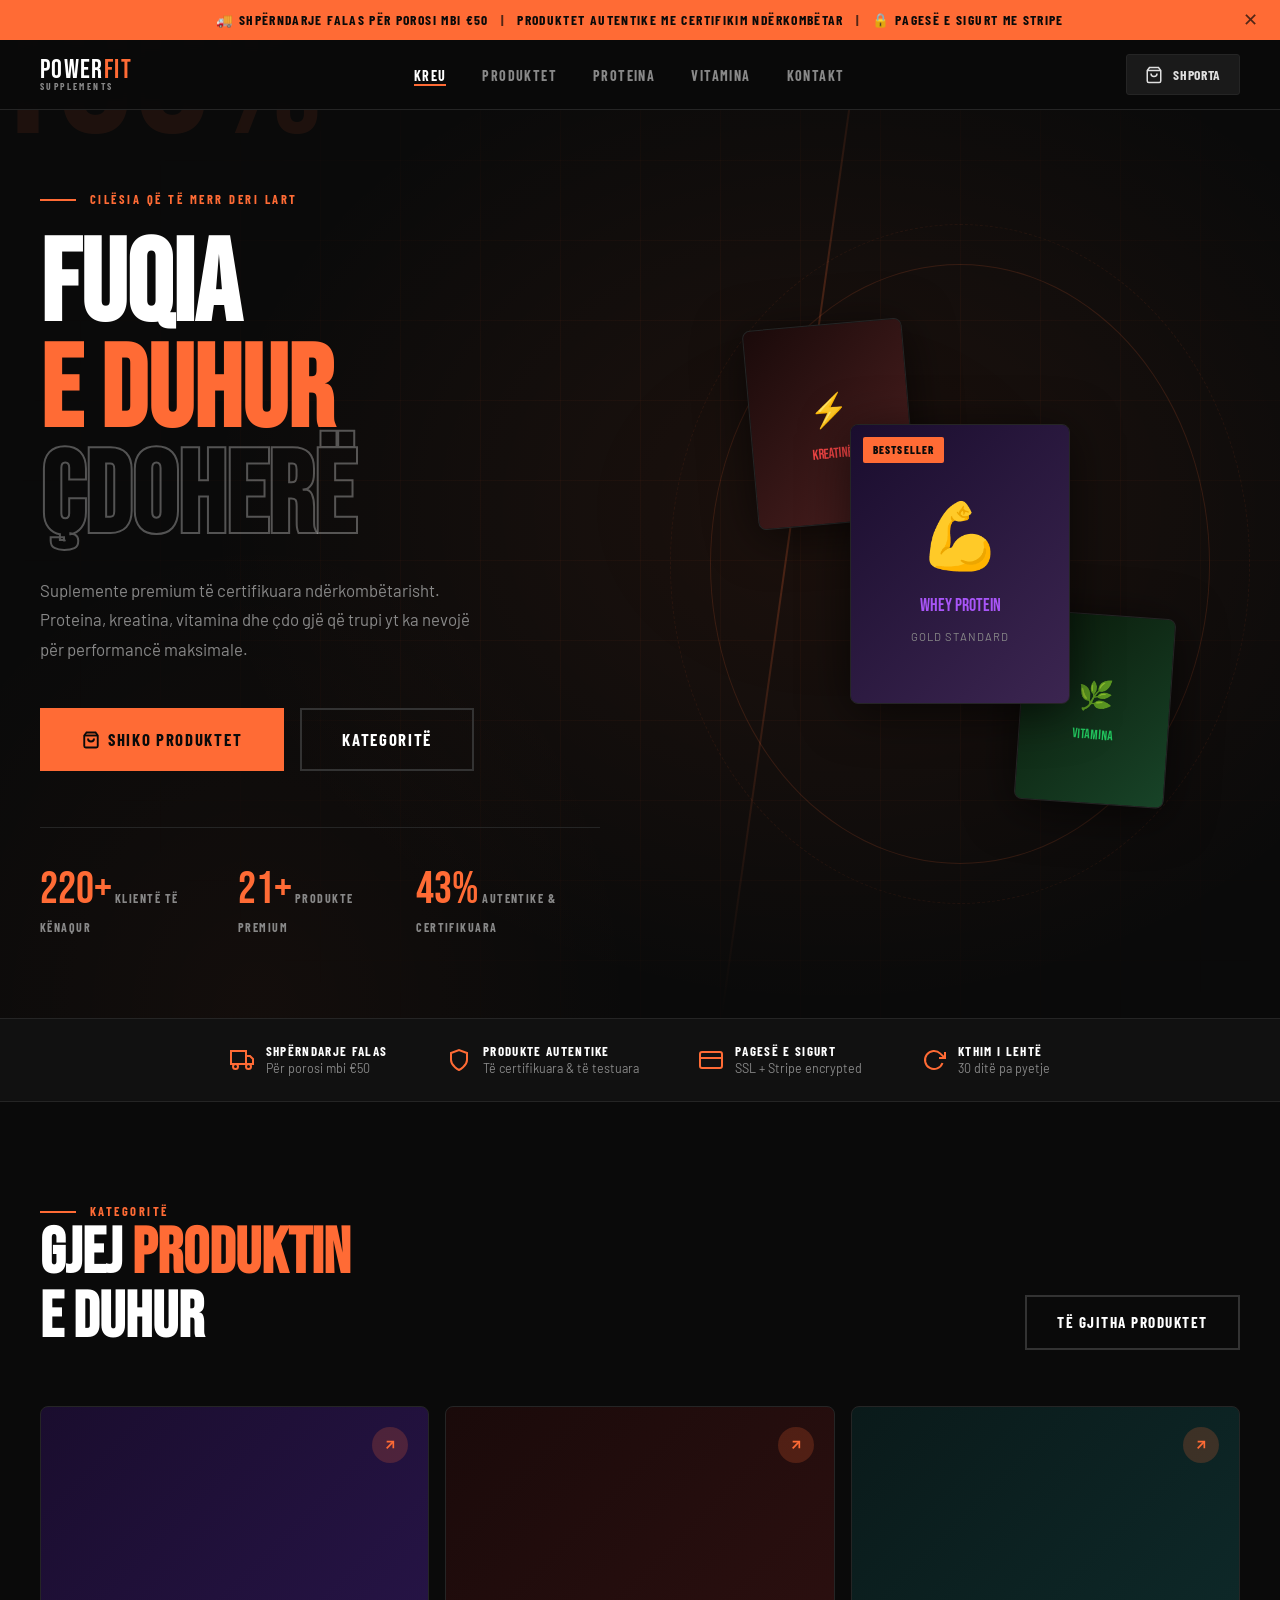
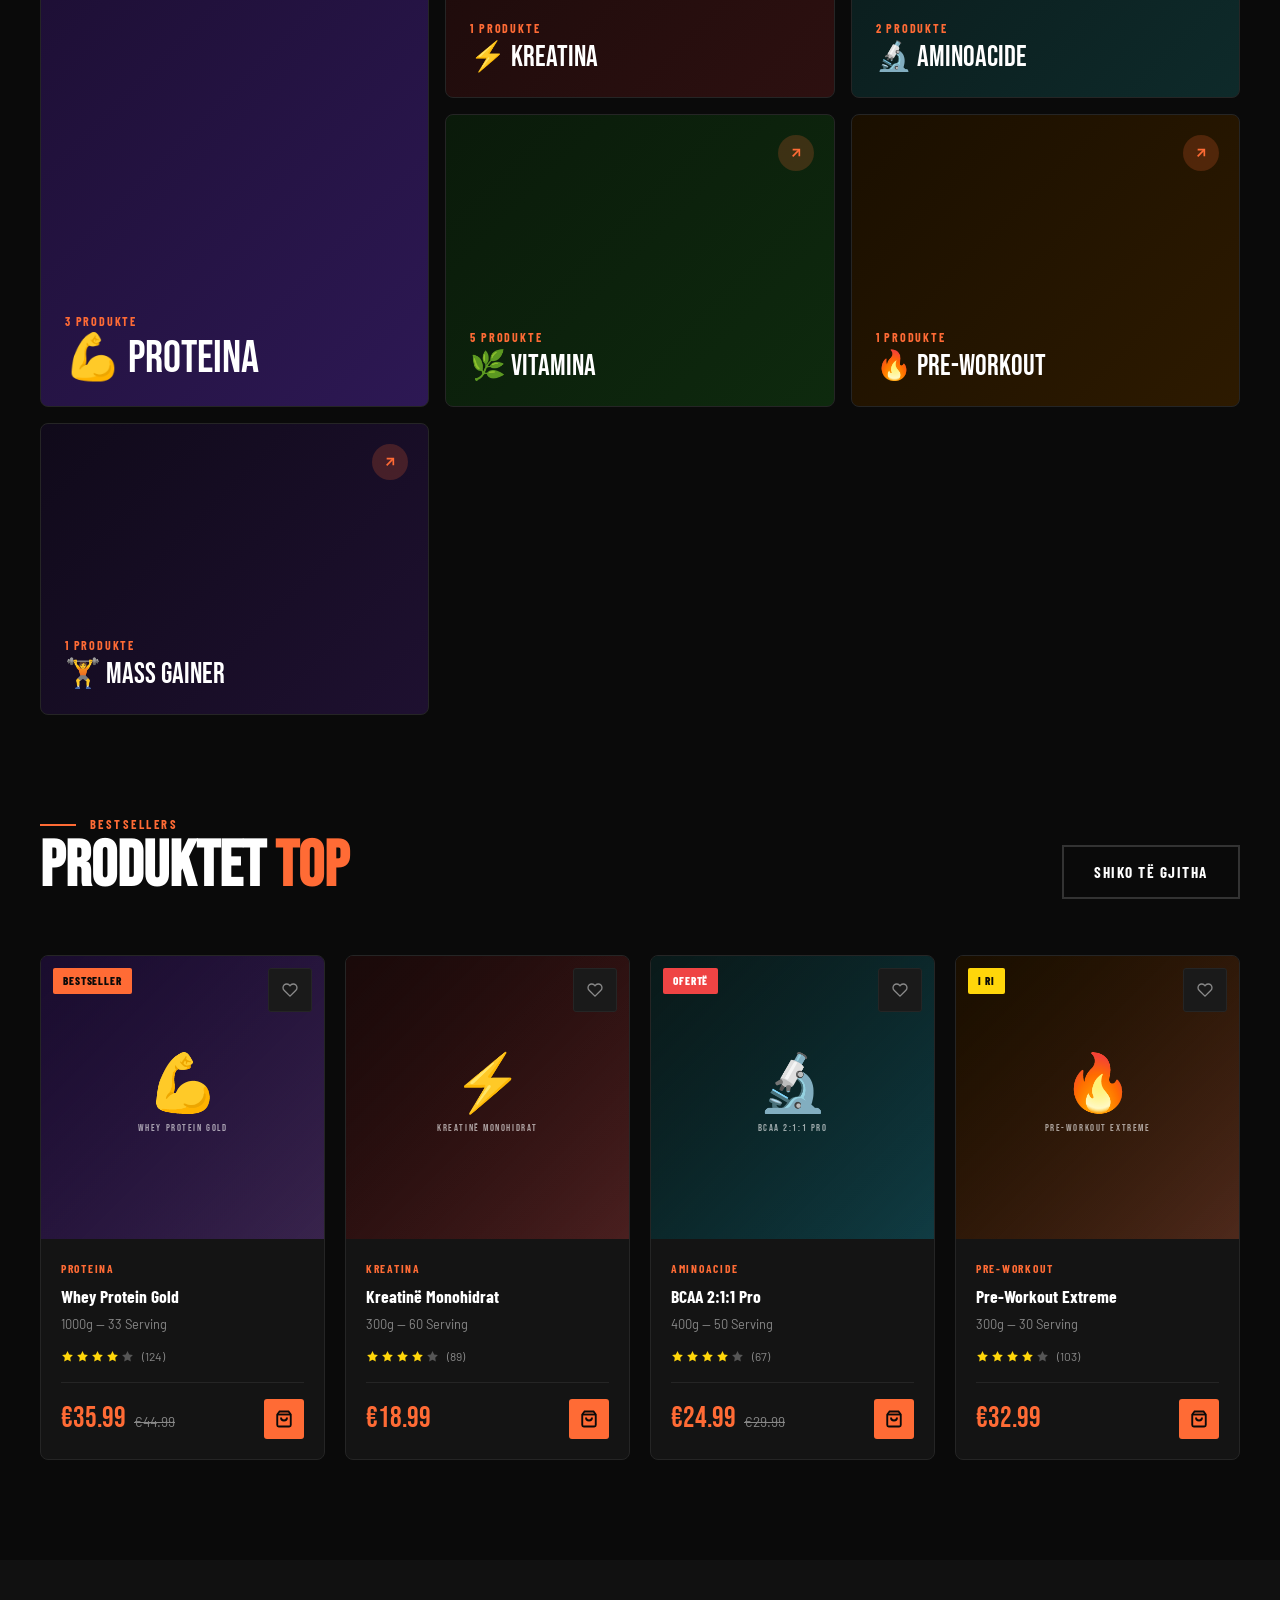
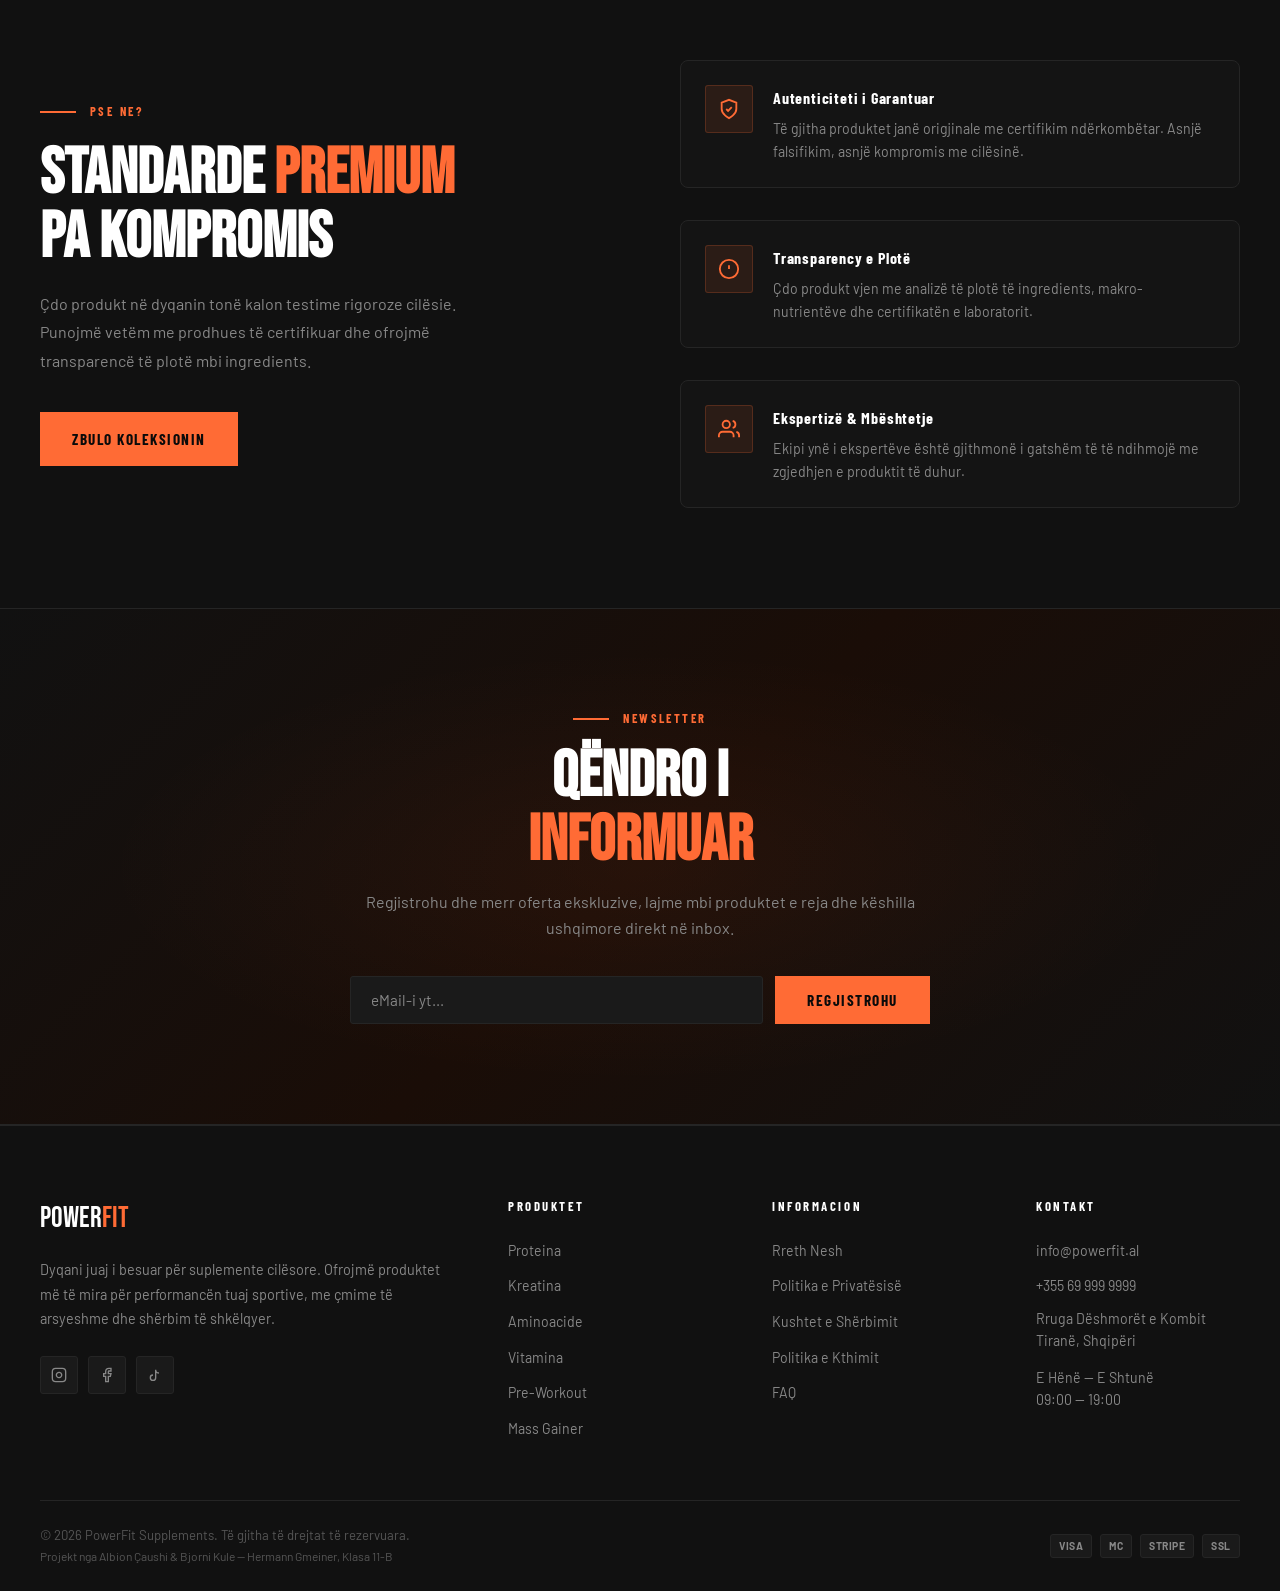
==== index.html @ cd480c68 "Projekt PowerFit Supplements - faqe e-commerce per dyqan suplementesh. HTML+CSS+JS+PHP+Stripe. Proje" ====
<!DOCTYPE html>
<html lang="sq">
<head>
  <meta charset="UTF-8">
  <meta name="viewport" content="width=device-width, initial-scale=1.0">
  <meta name="description" content="PowerFit Supplements - Suplemente cilësore për performancë maksimale. Proteina, Kreatina, Vitamina dhe më shumë.">
  <title>PowerFit Supplements — Suplemente Cilësore</title>
  <link rel="stylesheet" href="css/style.css">
  <link rel="icon" type="image/svg+xml" href="data:image/svg+xml,<svg xmlns='http://www.w3.org/2000/svg' viewBox='0 0 100 100'><text y='.9em' font-size='90'>💪</text></svg>">
</head>
<body>

<!-- ===== ANNOUNCEMENT BAR ===== -->
<div class="announcement-bar" id="announcement-bar">
  🚚 Shpërndarje FALAS për porosi mbi €50
  <span>|</span>
  Produktet autentike me certifikim ndërkombëtar
  <span>|</span>
  🔒 Pagesë e sigurt me Stripe
  <button onclick="closeBar()" aria-label="Mbyll" style="position:absolute;right:16px;top:50%;transform:translateY(-50%);background:none;border:none;color:inherit;font-size:1.1rem;cursor:pointer;opacity:0.7;line-height:1;padding:4px 6px;">✕</button>
</div>

<!-- ===== NAVIGATION ===== -->
<nav aria-label="Navigimi kryesor">
  <div class="nav-inner">
    <a href="index.html" class="nav-logo">
      POWER<span class="accent">FIT</span>
      <span class="sub">Supplements</span>
    </a>
    <ul class="nav-links" role="list">
      <li><a href="index.html" class="active">Kreu</a></li>
      <li><a href="products.html">Produktet</a></li>
      <li><a href="products.html?cat=proteina">Proteina</a></li>
      <li><a href="products.html?cat=vitamina">Vitamina</a></li>
      <li><a href="#kontakt">Kontakt</a></li>
    </ul>
    <div class="nav-actions">
      <a href="cart.html" class="cart-trigger" aria-label="Shporta">
        <svg width="18" height="18" viewBox="0 0 24 24" fill="none" stroke="currentColor" stroke-width="2"><path d="M6 2L3 6v14a2 2 0 0 0 2 2h14a2 2 0 0 0 2-2V6l-3-4z"/><line x1="3" y1="6" x2="21" y2="6"/><path d="M16 10a4 4 0 0 1-8 0"/></svg>
        Shporta
        <span class="cart-count" style="display:none">0</span>
      </a>
      <button class="hamburger" aria-label="Menu" aria-expanded="false" aria-controls="mobile-menu">
        <span></span><span></span><span></span>
      </button>
    </div>
  </div>
</nav>

<!-- ===== MOBILE MENU ===== -->
<nav id="mobile-menu" class="mobile-menu" aria-label="Menu mobile">
  <div class="mobile-menu-links">
    <a href="index.html">Kreu</a>
    <a href="products.html">Produktet</a>
    <a href="products.html?cat=proteina">Proteina</a>
    <a href="products.html?cat=vitamina">Vitamina</a>
    <a href="cart.html">Shporta</a>
    <a href="#kontakt">Kontakt</a>
  </div>
  <a href="cart.html" class="btn btn-primary btn-full">Shko te Shporta</a>
</nav>

<!-- ===== HERO ===== -->
<section class="hero" aria-label="Hero">
  <div class="hero-bg-gradient"></div>
  <div class="hero-grid-lines"></div>
  <div class="hero-diagonal"></div>

  <div class="hero-content">
    <div class="hero-text">
      <div class="hero-eyebrow">
        <p class="label label-line">Cilësia që të merr deri lart</p>
      </div>
      <h1 class="hero-title">
        FUQIA
        <span class="line-accent">E DUHUR</span>
        <span class="line-outline">ÇDOHERË</span>
      </h1>
      <p class="hero-subtitle">
        Suplemente premium të certifikuara ndërkombëtarisht. Proteina, kreatina, vitamina dhe çdo gjë që trupi yt ka nevojë për performancë maksimale.
      </p>
      <div class="hero-cta">
        <a href="products.html" class="btn btn-primary btn-lg">
          <svg width="18" height="18" viewBox="0 0 24 24" fill="none" stroke="currentColor" stroke-width="2.5"><path d="M6 2L3 6v14a2 2 0 0 0 2 2h14a2 2 0 0 0 2-2V6l-3-4z"/><line x1="3" y1="6" x2="21" y2="6"/><path d="M16 10a4 4 0 0 1-8 0"/></svg>
          Shiko Produktet
        </a>
        <a href="#categories" class="btn btn-outline btn-lg">Kategoritë</a>
      </div>
      <div class="hero-stats">
        <div class="stat-item fade-up">
          <span class="stat-num" data-target="500" data-suffix="+">0+</span>
          <span class="stat-lbl">Klientë të kënaqur</span>
        </div>
        <div class="stat-item fade-up fade-up-delay-1">
          <span class="stat-num" data-target="50" data-suffix="+">0+</span>
          <span class="stat-lbl">Produkte premium</span>
        </div>
        <div class="stat-item fade-up fade-up-delay-2">
          <span class="stat-num" data-target="100" data-suffix="%">0%</span>
          <span class="stat-lbl">Autentike & certifikuara</span>
        </div>
      </div>
    </div>

    <div class="hero-visual" aria-hidden="true">
      <div class="hero-product-showcase">
        <div class="showcase-ring"></div>
        <div class="showcase-ring-2"></div>
        <div class="showcase-card showcase-side-1">
          <div class="showcase-img" style="background:linear-gradient(135deg,#1a0a0a,#ef444444)">
            <span style="font-size:2rem">⚡</span>
            <span style="font-family:var(--font-display);color:#ef4444;font-size:0.9rem">KREATINË</span>
          </div>
        </div>
        <div class="showcase-card showcase-main">
          <span class="showcase-badge">Bestseller</span>
          <div class="showcase-img" style="background:linear-gradient(135deg,#1a0d2e,#a855f744)">
            <span style="font-size:4rem">💪</span>
            <span style="font-family:var(--font-display);color:#a855f7;font-size:1.1rem">WHEY PROTEIN</span>
            <span style="font-size:0.7rem;color:#888;letter-spacing:0.1em">GOLD STANDARD</span>
          </div>
        </div>
        <div class="showcase-card showcase-side-2">
          <div class="showcase-img" style="background:linear-gradient(135deg,#0a1a0a,#22c55e44)">
            <span style="font-size:1.8rem">🌿</span>
            <span style="font-family:var(--font-display);color:#22c55e;font-size:0.85rem">VITAMINA</span>
          </div>
        </div>
      </div>
    </div>
  </div>
</section>

<!-- ===== TRUST BAR ===== -->
<div class="trust-bar" aria-label="Avantazhet tona">
  <div class="container">
    <div class="trust-items">
      <div class="trust-item">
        <svg width="24" height="24" viewBox="0 0 24 24" fill="none" stroke="currentColor" stroke-width="2"><rect x="1" y="3" width="15" height="13"></rect><polygon points="16 8 20 8 23 11 23 16 16 16 16 8"></polygon><circle cx="5.5" cy="18.5" r="2.5"></circle><circle cx="18.5" cy="18.5" r="2.5"></circle></svg>
        <div class="trust-item-text">
          <div class="trust-item-label">Shpërndarje Falas</div>
          <div class="trust-item-sub">Për porosi mbi €50</div>
        </div>
      </div>
      <div class="trust-item">
        <svg width="24" height="24" viewBox="0 0 24 24" fill="none" stroke="currentColor" stroke-width="2"><path d="M12 22s8-4 8-10V5l-8-3-8 3v7c0 6 8 10 8 10z"></path></svg>
        <div class="trust-item-text">
          <div class="trust-item-label">Produkte Autentike</div>
          <div class="trust-item-sub">Të certifikuara & të testuara</div>
        </div>
      </div>
      <div class="trust-item">
        <svg width="24" height="24" viewBox="0 0 24 24" fill="none" stroke="currentColor" stroke-width="2"><rect x="1" y="4" width="22" height="16" rx="2" ry="2"></rect><line x1="1" y1="10" x2="23" y2="10"></line></svg>
        <div class="trust-item-text">
          <div class="trust-item-label">Pagesë e Sigurt</div>
          <div class="trust-item-sub">SSL + Stripe encrypted</div>
        </div>
      </div>
      <div class="trust-item">
        <svg width="24" height="24" viewBox="0 0 24 24" fill="none" stroke="currentColor" stroke-width="2"><polyline points="23 4 23 10 17 10"></polyline><path d="M20.49 15a9 9 0 1 1-2.12-9.36L23 10"></path></svg>
        <div class="trust-item-text">
          <div class="trust-item-label">Kthim i Lehtë</div>
          <div class="trust-item-sub">30 ditë pa pyetje</div>
        </div>
      </div>
    </div>
  </div>
</div>

<!-- ===== CATEGORIES ===== -->
<section class="section" id="categories" aria-labelledby="cat-heading">
  <div class="container">
    <div class="section-header">
      <div>
        <p class="label label-line">Kategoritë</p>
        <h2 class="section-title" id="cat-heading">
          Gjej <span class="accent">Produktin</span><br>e Duhur
        </h2>
      </div>
      <a href="products.html" class="btn btn-outline">Të gjitha produktet</a>
    </div>
    <div class="categories-grid" id="categories-grid">
      <!-- Rendered by JS -->
    </div>
  </div>
</section>

<!-- ===== FEATURED PRODUCTS ===== -->
<section class="section" style="padding-top:0" aria-labelledby="featured-heading">
  <div class="container">
    <div class="section-header">
      <div>
        <p class="label label-line">Bestsellers</p>
        <h2 class="section-title" id="featured-heading">
          Produktet <span class="accent">Top</span>
        </h2>
      </div>
      <a href="products.html" class="btn btn-outline">Shiko të gjitha</a>
    </div>
    <div class="products-grid" id="featured-grid">
      <!-- Rendered by JS -->
    </div>
  </div>
</section>

<!-- ===== WHY US ===== -->
<section class="section why-section" aria-labelledby="why-heading">
  <div class="container">
    <div class="why-grid">
      <div class="fade-up">
        <p class="label label-line" style="margin-bottom:20px">Pse ne?</p>
        <h2 class="section-title" id="why-heading" style="margin-bottom:20px">
          Standarde <span class="accent">Premium</span><br>Pa Kompromis
        </h2>
        <p style="color:var(--muted);font-size:1rem;line-height:1.8;max-width:480px;margin-bottom:36px">
          Çdo produkt në dyqanin tonë kalon testime rigoroze cilësie. Punojmë vetëm me prodhues të certifikuar dhe ofrojmë transparencë të plotë mbi ingredients.
        </p>
        <a href="products.html" class="btn btn-primary">Zbulo Koleksionin</a>
      </div>
      <div class="why-features">
        <div class="why-big-number" aria-hidden="true">100%</div>
        <div class="why-feature fade-up">
          <div class="why-feature-icon">
            <svg width="22" height="22" viewBox="0 0 24 24" fill="none" stroke="currentColor" stroke-width="2"><path d="M12 22s8-4 8-10V5l-8-3-8 3v7c0 6 8 10 8 10z"></path><polyline points="9 12 11 14 15 10"></polyline></svg>
          </div>
          <div>
            <div class="why-feature-title">Autenticiteti i Garantuar</div>
            <p class="why-feature-desc">Të gjitha produktet janë origjinale me certifikim ndërkombëtar. Asnjë falsifikim, asnjë kompromis me cilësinë.</p>
          </div>
        </div>
        <div class="why-feature fade-up fade-up-delay-1">
          <div class="why-feature-icon">
            <svg width="22" height="22" viewBox="0 0 24 24" fill="none" stroke="currentColor" stroke-width="2"><circle cx="12" cy="12" r="10"></circle><line x1="12" y1="8" x2="12" y2="12"></line><line x1="12" y1="16" x2="12.01" y2="16"></line></svg>
          </div>
          <div>
            <div class="why-feature-title">Transparency e Plotë</div>
            <p class="why-feature-desc">Çdo produkt vjen me analizë të plotë të ingredients, makro-nutrientëve dhe certifikatën e laboratorit.</p>
          </div>
        </div>
        <div class="why-feature fade-up fade-up-delay-2">
          <div class="why-feature-icon">
            <svg width="22" height="22" viewBox="0 0 24 24" fill="none" stroke="currentColor" stroke-width="2"><path d="M17 21v-2a4 4 0 0 0-4-4H5a4 4 0 0 0-4 4v2"></path><circle cx="9" cy="7" r="4"></circle><path d="M23 21v-2a4 4 0 0 0-3-3.87"></path><path d="M16 3.13a4 4 0 0 1 0 7.75"></path></svg>
          </div>
          <div>
            <div class="why-feature-title">Ekspertizë & Mbështetje</div>
            <p class="why-feature-desc">Ekipi ynë i ekspertëve është gjithmonë i gatshëm të të ndihmojë me zgjedhjen e produktit të duhur.</p>
          </div>
        </div>
      </div>
    </div>
  </div>
</section>

<!-- ===== NEWSLETTER ===== -->
<section class="section newsletter-section" id="kontakt" aria-labelledby="newsletter-heading">
  <div class="container">
    <div class="newsletter-inner fade-up">
      <p class="label label-line" style="justify-content:center;margin-bottom:16px">Newsletter</p>
      <h2 class="newsletter-title" id="newsletter-heading">
        QËNDRO I<br><span style="color:var(--orange)">INFORMUAR</span>
      </h2>
      <p class="newsletter-sub">
        Regjistrohu dhe merr oferta ekskluzive, lajme mbi produktet e reja dhe këshilla ushqimore direkt në inbox.
      </p>
      <form class="newsletter-form" onsubmit="handleNewsletter(event)">
        <input type="email" class="newsletter-input" placeholder="eMail-i yt..." required aria-label="Adresa email">
        <button type="submit" class="btn btn-primary">Regjistrohu</button>
      </form>
    </div>
  </div>
</section>

<!-- ===== FOOTER ===== -->
<footer aria-label="Footer">
  <div class="container">
    <div class="footer-grid">
      <div class="footer-brand">
        <a href="index.html" class="footer-logo">POWER<span>FIT</span></a>
        <p class="footer-desc">
          Dyqani juaj i besuar për suplemente cilësore. Ofrojmë produktet më të mira për performancën tuaj sportive, me çmime të arsyeshme dhe shërbim të shkëlqyer.
        </p>
        <div class="footer-socials">
          <a href="#" class="social-btn" aria-label="Instagram">
            <svg width="16" height="16" viewBox="0 0 24 24" fill="none" stroke="currentColor" stroke-width="2"><rect x="2" y="2" width="20" height="20" rx="5" ry="5"></rect><path d="M16 11.37A4 4 0 1 1 12.63 8 4 4 0 0 1 16 11.37z"></path><line x1="17.5" y1="6.5" x2="17.51" y2="6.5"></line></svg>
          </a>
          <a href="#" class="social-btn" aria-label="Facebook">
            <svg width="16" height="16" viewBox="0 0 24 24" fill="none" stroke="currentColor" stroke-width="2"><path d="M18 2h-3a5 5 0 0 0-5 5v3H7v4h3v8h4v-8h3l1-4h-4V7a1 1 0 0 1 1-1h3z"></path></svg>
          </a>
          <a href="#" class="social-btn" aria-label="TikTok">
            <svg width="16" height="16" viewBox="0 0 24 24" fill="none" stroke="currentColor" stroke-width="2"><path d="M9 12a4 4 0 1 0 4 4V4a5 5 0 0 0 5 5"></path></svg>
          </a>
        </div>
      </div>
      <div>
        <div class="footer-heading">Produktet</div>
        <ul class="footer-links">
          <li><a href="products.html?cat=proteina">Proteina</a></li>
          <li><a href="products.html?cat=kreatina">Kreatina</a></li>
          <li><a href="products.html?cat=aminoacide">Aminoacide</a></li>
          <li><a href="products.html?cat=vitamina">Vitamina</a></li>
          <li><a href="products.html?cat=preworkout">Pre-Workout</a></li>
          <li><a href="products.html?cat=massgainer">Mass Gainer</a></li>
        </ul>
      </div>
      <div>
        <div class="footer-heading">Informacion</div>
        <ul class="footer-links">
          <li><a href="#">Rreth Nesh</a></li>
          <li><a href="#">Politika e Privatësisë</a></li>
          <li><a href="#">Kushtet e Shërbimit</a></li>
          <li><a href="#">Politika e Kthimit</a></li>
          <li><a href="#">FAQ</a></li>
        </ul>
      </div>
      <div>
        <div class="footer-heading">Kontakt</div>
        <ul class="footer-links">
          <li><a href="mailto:info@powerfit.al">info@powerfit.al</a></li>
          <li><a href="tel:+355699999999">+355 69 999 9999</a></li>
          <li style="color:var(--muted);font-size:0.88rem;cursor:default">Rruga Dëshmorët e Kombit<br>Tiranë, Shqipëri</li>
          <li style="color:var(--muted);font-size:0.88rem;cursor:default;margin-top:4px">E Hënë — E Shtunë<br>09:00 — 19:00</li>
        </ul>
      </div>
    </div>
    <div class="footer-bottom">
      <p class="footer-copy">© 2026 PowerFit Supplements. Të gjitha të drejtat të rezervuara.<br>
        <span style="font-size:0.75rem">Projekt nga Albion Çaushi &amp; Bjorni Kule — Hermann Gmeiner, Klasa 11-B</span>
      </p>
      <div class="footer-pay">
        <span class="pay-icon">VISA</span>
        <span class="pay-icon">MC</span>
        <span class="pay-icon">STRIPE</span>
        <span class="pay-icon">SSL</span>
      </div>
    </div>
  </div>
</footer>

<script src="js/products-data.js"></script>
<script src="js/cart.js"></script>
<script>
  /* Render categories */
  const categoriesGrid = document.getElementById('categories-grid');
  if (categoriesGrid) {
    const catColors = {
      proteina: 'linear-gradient(135deg,#1a0d2e,#2d1854)',
      kreatina: 'linear-gradient(135deg,#1a0a0a,#2d1010)',
      aminoacide: 'linear-gradient(135deg,#0a1a1a,#0e2a2a)',
      vitamina: 'linear-gradient(135deg,#0a1a0a,#0e2a0e)',
      preworkout: 'linear-gradient(135deg,#1a0f00,#2d1a00)',
      massgainer: 'linear-gradient(135deg,#100a1a,#1e1030)'
    };
    const catCardSizes = ['cat-card-lg', '', '', '', '', ''];
    categoriesGrid.innerHTML = CATEGORIES.map((cat, i) => `
      <a href="products.html?cat=${cat.id}" class="cat-card ${catCardSizes[i]}" style="background:${catColors[cat.id]}">
        <div class="cat-img">
          <div class="cat-overlay"></div>
          <div class="cat-content">
            <div class="cat-count">${cat.count} Produkte</div>
            <div class="cat-name">${cat.emoji} ${cat.label}</div>
          </div>
        </div>
        <div class="cat-arrow" aria-hidden="true">
          <svg width="16" height="16" viewBox="0 0 24 24" fill="none" stroke="currentColor" stroke-width="2.5"><line x1="7" y1="17" x2="17" y2="7"></line><polyline points="7 7 17 7 17 17"></polyline></svg>
        </div>
      </a>
    `).join('');
  }

  /* Render featured products */
  const featuredGrid = document.getElementById('featured-grid');
  if (featuredGrid) {
    const featured = PRODUCTS.filter(p => p.featured);
    featuredGrid.innerHTML = featured.map((p, i) => renderProductCard(p, i)).join('');
    setTimeout(() => initScrollAnimations(), 100);
  }

  function handleNewsletter(e) {
    e.preventDefault();
    const input = e.target.querySelector('input');
    showToast('Faleminderit!', 'U regjistruat me sukses në newsletter.', '📧');
    input.value = '';
  }
</script>
</body>
</html>
---- css/style.css ----
@import url('https://fonts.googleapis.com/css2?family=Bebas+Neue&family=Barlow:wght@300;400;500;600;700;800;900&family=Barlow+Condensed:wght@600;700;800;900&display=swap');

/* ===== VARIABLES ===== */
:root {
  --bg:           #0a0a0a;
  --bg-2:         #111111;
  --bg-3:         #1a1a1a;
  --card:         #141414;
  --card-hover:   #1e1e1e;
  --border:       #252525;
  --border-light: #333333;
  --orange:       #FF6B35;
  --orange-dark:  #e05520;
  --orange-glow:  rgba(255,107,53,0.2);
  --yellow:       #FFD60A;
  --white:        #ffffff;
  --text:         #e0e0e0;
  --muted:        #888888;
  --muted-2:      #555555;
  --success:      #22c55e;
  --danger:       #ef4444;

  --font-display:    'Bebas Neue', sans-serif;
  --font-body:       'Barlow', sans-serif;
  --font-condensed:  'Barlow Condensed', sans-serif;

  --radius:    3px;
  --radius-lg: 8px;
  --shadow:    0 4px 24px rgba(0,0,0,0.4);
  --shadow-lg: 0 8px 48px rgba(0,0,0,0.6);

  --bar-h:     40px;  /* lartësia e announcement bar */
  --nav-h:     70px;  /* lartësia e nav */
  --header-h:  calc(var(--bar-h) + var(--nav-h)); /* 110px total */
  --glow:      0 0 40px rgba(255,107,53,0.15);
  --t:         all 0.25s cubic-bezier(0.25,0.46,0.45,0.94);
}

/* ===== RESET ===== */
*, *::before, *::after { margin:0; padding:0; box-sizing:border-box; }
html { scroll-behavior: smooth; font-size: 16px; }
body {
  font-family: var(--font-body);
  background: var(--bg);
  color: var(--text);
  line-height: 1.6;
  overflow-x: hidden;
  -webkit-font-smoothing: antialiased;
}
img { display:block; max-width:100%; }
a { text-decoration:none; color:inherit; transition: var(--t); }
button { font-family:inherit; cursor:pointer; border:none; background:none; }
input, select, textarea { font-family:inherit; }
ul, ol { list-style:none; }

::-webkit-scrollbar { width:5px; }
::-webkit-scrollbar-track { background: var(--bg); }
::-webkit-scrollbar-thumb { background: var(--orange); border-radius:3px; }
::selection { background: var(--orange); color: var(--bg); }

/* ===== UTILITY ===== */
.container { max-width:1320px; margin:0 auto; padding:0 40px; }
.section { padding: 100px 0; }
.section-sm { padding: 60px 0; }
.sr-only { position:absolute; width:1px; height:1px; overflow:hidden; clip:rect(0,0,0,0); }

/* ===== TYPOGRAPHY ===== */
.display { font-family:var(--font-display); letter-spacing:0.02em; line-height:1; }
.label {
  font-family:var(--font-condensed);
  font-size:0.78rem; font-weight:700;
  letter-spacing:0.2em; text-transform:uppercase;
  color:var(--orange);
}
.label-line {
  display:flex; align-items:center; gap:14px;
}
.label-line::before {
  content:''; display:block; width:36px; height:2px; background:var(--orange);
}

/* ===== BUTTONS ===== */
.btn {
  display:inline-flex; align-items:center; justify-content:center; gap:8px;
  padding:13px 30px;
  font-family:var(--font-condensed);
  font-size:0.95rem; font-weight:700;
  letter-spacing:0.1em; text-transform:uppercase;
  border:2px solid transparent;
  transition: var(--t); position:relative; overflow:hidden;
  white-space:nowrap;
}
.btn-primary {
  background:var(--orange); color:var(--bg);
  border-color:var(--orange);
}
.btn-primary:hover {
  background:var(--orange-dark); border-color:var(--orange-dark);
  box-shadow: 0 0 30px rgba(255,107,53,0.4);
  transform: translateY(-1px);
}
.btn-outline {
  background:transparent; color:var(--white);
  border-color:var(--border-light);
}
.btn-outline:hover {
  border-color:var(--orange); color:var(--orange);
}
.btn-ghost {
  background:var(--bg-3); color:var(--text);
  border-color:var(--border);
}
.btn-ghost:hover {
  border-color:var(--orange); color:var(--orange);
}
.btn-danger {
  background:transparent; color:var(--danger);
  border-color:var(--danger);
}
.btn-danger:hover { background:var(--danger); color:var(--white); }
.btn-sm { padding:8px 20px; font-size:0.82rem; }
.btn-lg { padding:16px 40px; font-size:1.05rem; }
.btn-full { width:100%; }
.btn-icon {
  width:44px; height:44px; padding:0;
  display:inline-flex; align-items:center; justify-content:center;
  background:var(--bg-3); border:1px solid var(--border); color:var(--muted);
  border-radius:var(--radius); transition:var(--t);
}
.btn-icon:hover { border-color:var(--orange); color:var(--orange); }
.btn-icon svg { pointer-events:none; }

/* ===== ANNOUNCEMENT BAR ===== */
.announcement-bar {
  background: var(--orange);
  color: var(--bg);
  text-align:center;
  padding: 10px 48px;
  height: var(--bar-h);
  display: flex; align-items: center; justify-content: center;
  font-family:var(--font-condensed);
  font-size:0.85rem; font-weight:700;
  letter-spacing:0.1em; text-transform:uppercase;
  position: fixed; top: 0; left: 0; right: 0; z-index: 102;
}
.announcement-bar span { opacity:0.7; margin:0 12px; }

/* ===== NAVIGATION ===== */
nav {
  position:fixed; top:var(--bar-h); left:0; right:0; z-index:100;
  height:var(--nav-h);
  display:flex; align-items:center;
  padding:0 40px;
  background: rgba(10,10,10,0.96);
  backdrop-filter: blur(20px);
  border-bottom:1px solid var(--border);
  transition: var(--t);
}
nav.scrolled {
  height:60px;
  background: rgba(10,10,10,0.99);
  box-shadow: 0 4px 30px rgba(0,0,0,0.5);
}
.nav-inner {
  width:100%; display:flex; align-items:center; justify-content:space-between;
}
.nav-logo {
  font-family:var(--font-display);
  font-size:1.7rem; letter-spacing:0.05em;
  color:var(--white); line-height:1;
}
.nav-logo .accent { color:var(--orange); }
.nav-logo .sub {
  display:block; font-family:var(--font-condensed);
  font-size:0.6rem; letter-spacing:0.25em; color:var(--muted);
  font-weight:700; margin-top:-2px; text-transform:uppercase;
}
.nav-links {
  display:flex; align-items:center; gap:36px;
}
.nav-links a {
  font-family:var(--font-condensed);
  font-size:0.88rem; font-weight:700;
  letter-spacing:0.1em; text-transform:uppercase;
  color:var(--muted);
  position:relative;
  padding-bottom:2px;
}
.nav-links a::after {
  content:''; position:absolute; bottom:0; left:0;
  width:0; height:2px; background:var(--orange);
  transition: width 0.3s ease;
}
.nav-links a:hover, .nav-links a.active { color:var(--white); }
.nav-links a:hover::after, .nav-links a.active::after { width:100%; }
.nav-actions { display:flex; align-items:center; gap:12px; }
.cart-trigger {
  position:relative;
  display:flex; align-items:center; gap:10px;
  padding:9px 18px;
  background:var(--bg-3); border:1px solid var(--border);
  color:var(--text); border-radius:var(--radius);
  transition:var(--t);
  font-family:var(--font-condensed); font-size:0.85rem; font-weight:700;
  letter-spacing:0.05em; text-transform:uppercase;
}
.cart-trigger:hover { border-color:var(--orange); color:var(--orange); }
.cart-count {
  background:var(--orange); color:var(--bg);
  border-radius:50%; width:20px; height:20px;
  font-size:0.7rem; font-weight:800;
  display:flex; align-items:center; justify-content:center;
}
.hamburger {
  display:none; flex-direction:column; gap:5px;
  background:none; border:none; cursor:pointer; padding:4px;
}
.hamburger span {
  display:block; width:24px; height:2px;
  background:var(--text); border-radius:2px; transition:var(--t);
}

/* ===== HERO ===== */
.hero {
  position:relative; min-height:100vh;
  display:flex; align-items:center;
  overflow:hidden; padding-top:var(--header-h);
}
.hero-bg-gradient {
  position:absolute; inset:0;
  background:
    radial-gradient(ellipse 70% 70% at 65% 50%, rgba(255,107,53,0.08) 0%, transparent 70%),
    radial-gradient(ellipse 50% 80% at 20% 100%, rgba(255,107,53,0.04) 0%, transparent 60%);
}
.hero-grid-lines {
  position:absolute; inset:0;
  background-image:
    linear-gradient(rgba(255,107,53,0.04) 1px, transparent 1px),
    linear-gradient(90deg, rgba(255,107,53,0.04) 1px, transparent 1px);
  background-size:80px 80px;
  mask-image: radial-gradient(ellipse 80% 80% at 60% 50%, black 30%, transparent 75%);
}
.hero-diagonal {
  position:absolute; right:38%; top:0; bottom:0;
  width:2px; background:linear-gradient(to bottom, transparent 0%, var(--orange) 40%, transparent 100%);
  transform:skewX(-8deg); opacity:0.3;
}
.hero-content {
  position:relative; z-index:2;
  max-width:1320px; margin:0 auto; padding:80px 40px;
  display:grid; grid-template-columns:1fr 1fr; gap:80px; align-items:center;
}
.hero-text { max-width:620px; }
.hero-eyebrow {
  margin-bottom:24px;
}
.hero-title {
  font-family:var(--font-display);
  font-size:clamp(3.5rem, 9vw, 9rem);
  line-height:0.92; color:var(--white);
  margin-bottom:24px;
}
.hero-title .line-accent { color:var(--orange); display:block; }
.hero-title .line-outline {
  -webkit-text-stroke:2px rgba(255,255,255,0.3);
  color:transparent; display:block;
}
.hero-subtitle {
  font-size:1.05rem; color:var(--muted);
  max-width:440px; margin-bottom:44px; line-height:1.75;
}
.hero-cta { display:flex; align-items:center; gap:16px; margin-bottom:56px; flex-wrap:wrap; }
.hero-stats {
  display:flex; gap:40px;
  padding-top:40px; border-top:1px solid var(--border);
}
.stat-num {
  font-family:var(--font-display); font-size:2.8rem;
  color:var(--orange); line-height:1;
}
.stat-lbl {
  font-family:var(--font-condensed); font-size:0.75rem;
  font-weight:700; letter-spacing:0.12em; text-transform:uppercase;
  color:var(--muted); margin-top:4px;
}
.hero-visual {
  display:flex; align-items:center; justify-content:center;
  position:relative;
}
.hero-product-showcase {
  position:relative; width:420px; height:520px;
}
.showcase-ring {
  position:absolute; inset:-40px;
  border:1px solid rgba(255,107,53,0.15);
  border-radius:50%;
  animation: spin-slow 20s linear infinite;
}
.showcase-ring-2 {
  position:absolute; inset:-80px;
  border:1px dashed rgba(255,107,53,0.08);
  border-radius:50%;
  animation: spin-slow 30s linear infinite reverse;
}
@keyframes spin-slow { to { transform:rotate(360deg); } }
.showcase-card {
  position:absolute; background:var(--card);
  border:1px solid var(--border); border-radius:var(--radius-lg);
  overflow:hidden; box-shadow:var(--shadow-lg);
}
.showcase-main {
  width:220px; height:280px;
  top:50%; left:50%; transform:translate(-50%,-50%);
  z-index:3;
}
.showcase-side-1 {
  width:160px; height:200px;
  top:20px; left:0; z-index:2;
  transform:rotate(-5deg);
}
.showcase-side-2 {
  width:150px; height:190px;
  bottom:20px; right:0; z-index:2;
  transform:rotate(4deg);
}
.showcase-img {
  width:100%; height:100%;
  display:flex; align-items:center; justify-content:center;
  flex-direction:column; gap:8px;
}
.showcase-badge {
  position:absolute; top:12px; left:12px;
  background:var(--orange); color:var(--bg);
  font-family:var(--font-condensed); font-size:0.7rem; font-weight:800;
  letter-spacing:0.1em; text-transform:uppercase;
  padding:4px 10px; border-radius:2px; z-index:5;
}

/* ===== TRUST BAR ===== */
.trust-bar {
  background:var(--bg-2); border-top:1px solid var(--border); border-bottom:1px solid var(--border);
  padding:24px 0;
}
.trust-items {
  display:flex; align-items:center; justify-content:center;
  gap:60px; flex-wrap:wrap;
}
.trust-item {
  display:flex; align-items:center; gap:12px;
  color:var(--muted);
}
.trust-item svg { color:var(--orange); flex-shrink:0; }
.trust-item-text { line-height:1.3; }
.trust-item-label {
  font-family:var(--font-condensed); font-size:0.82rem;
  font-weight:700; letter-spacing:0.1em; text-transform:uppercase;
  color:var(--white);
}
.trust-item-sub { font-size:0.78rem; color:var(--muted); }

/* ===== SECTION HEADERS ===== */
.section-header {
  display:flex; align-items:flex-end; justify-content:space-between;
  margin-bottom:56px; flex-wrap:wrap; gap:20px;
}
.section-title {
  font-family:var(--font-display);
  font-size:clamp(2.5rem, 5vw, 4.5rem);
  color:var(--white); line-height:1;
}
.section-title .accent { color:var(--orange); }

/* ===== CATEGORIES ===== */
.categories-grid {
  display:grid;
  grid-template-columns:repeat(3, 1fr);
  grid-template-rows: auto auto;
  gap:16px;
}
.cat-card {
  position:relative; overflow:hidden;
  border-radius:var(--radius-lg);
  cursor:pointer; border:1px solid var(--border);
  transition:var(--t);
}
.cat-card:hover { border-color:var(--orange); transform:translateY(-2px); }
.cat-card:hover .cat-overlay { opacity:1; }
.cat-card:hover .cat-arrow { transform:translate(4px,-4px); }
.cat-card-lg { grid-row:span 2; }
.cat-img {
  width:100%; aspect-ratio:4/3;
  display:flex; align-items:flex-end; padding:24px;
  position:relative;
}
.cat-card-lg .cat-img { aspect-ratio:auto; height:100%; min-height:340px; }
.cat-overlay {
  position:absolute; inset:0;
  background:rgba(255,107,53,0.1);
  opacity:0; transition:var(--t);
}
.cat-content { position:relative; z-index:2; }
.cat-count {
  font-family:var(--font-condensed); font-size:0.75rem;
  font-weight:700; letter-spacing:0.15em; text-transform:uppercase;
  color:var(--orange); margin-bottom:6px;
}
.cat-name {
  font-family:var(--font-display); font-size:1.8rem;
  color:var(--white); line-height:1;
}
.cat-card-lg .cat-name { font-size:2.8rem; }
.cat-arrow {
  position:absolute; top:20px; right:20px;
  width:36px; height:36px;
  background:rgba(255,107,53,0.2);
  border-radius:50%; display:flex; align-items:center; justify-content:center;
  color:var(--orange); transition:var(--t);
}

/* ===== PRODUCT CARD ===== */
.products-grid {
  display:grid;
  grid-template-columns:repeat(4, 1fr);
  gap:20px;
}
.product-card {
  background:var(--card); border:1px solid var(--border);
  border-radius:var(--radius-lg); overflow:hidden;
  display:flex; flex-direction:column;
  transition:var(--t); position:relative;
}
.product-card:hover {
  border-color:var(--orange);
  box-shadow:var(--glow);
  transform:translateY(-4px);
}
.product-card:hover .product-img-wrap::after { opacity:1; }
.product-img-wrap {
  position:relative; aspect-ratio:1;
  overflow:hidden;
}
.product-img-wrap::after {
  content:''; position:absolute; inset:0;
  background:radial-gradient(ellipse at center, rgba(255,107,53,0.08) 0%, transparent 70%);
  opacity:0; transition:var(--t);
}
.product-img {
  width:100%; height:100%;
  display:flex; align-items:center; justify-content:center;
  flex-direction:column; gap:6px; font-family:var(--font-display);
  position:relative; overflow:hidden;
}
.product-img::before {
  content:''; position:absolute; inset:0;
  background:inherit; filter:blur(0px);
}
.product-img-icon {
  font-size:3.5rem; line-height:1; position:relative; z-index:1;
}
.product-img-name {
  font-size:0.65rem; letter-spacing:0.15em; text-transform:uppercase;
  color:rgba(255,255,255,0.6); position:relative; z-index:1;
  text-align:center; padding:0 12px;
}
.product-badge {
  position:absolute; top:12px; left:12px; z-index:5;
  font-family:var(--font-condensed); font-size:0.7rem; font-weight:800;
  letter-spacing:0.08em; text-transform:uppercase;
  padding:4px 10px; border-radius:2px;
}
.badge-bestseller { background:var(--orange); color:var(--bg); }
.badge-new { background:var(--yellow); color:var(--bg); }
.badge-sale { background:var(--danger); color:var(--white); }
.product-wishlist {
  position:absolute; top:12px; right:12px; z-index:5;
}
.product-info { padding:20px; flex:1; display:flex; flex-direction:column; }
.product-cat {
  font-family:var(--font-condensed); font-size:0.72rem;
  font-weight:700; letter-spacing:0.15em; text-transform:uppercase;
  color:var(--orange); margin-bottom:8px;
}
.product-name {
  font-family:var(--font-condensed); font-size:1.1rem;
  font-weight:700; color:var(--white); margin-bottom:6px; line-height:1.3;
}
.product-weight {
  font-size:0.8rem; color:var(--muted); margin-bottom:12px;
}
.product-rating {
  display:flex; align-items:center; gap:8px; margin-bottom:16px;
}
.stars {
  display:flex; gap:2px;
}
.stars svg { width:13px; height:13px; }
.stars .filled { color:#FFD60A; }
.stars .empty { color:var(--muted-2); }
.rating-count { font-size:0.75rem; color:var(--muted); }
.product-footer {
  display:flex; align-items:center; justify-content:space-between;
  margin-top:auto; padding-top:16px; border-top:1px solid var(--border);
}
.product-price { display:flex; align-items:baseline; gap:8px; }
.price-main {
  font-family:var(--font-display); font-size:1.8rem;
  color:var(--orange); line-height:1;
}
.price-old {
  font-size:0.85rem; color:var(--muted);
  text-decoration:line-through;
}
.add-to-cart {
  width:40px; height:40px;
  background:var(--orange); color:var(--bg);
  border-radius:var(--radius); display:flex; align-items:center; justify-content:center;
  border:none; cursor:pointer; transition:var(--t); flex-shrink:0;
}
.add-to-cart:hover {
  background:var(--orange-dark);
  transform:scale(1.1);
}
.add-to-cart.added {
  background:var(--success);
  animation:pop 0.3s ease;
}
@keyframes pop {
  0% { transform:scale(1); }
  50% { transform:scale(1.3); }
  100% { transform:scale(1); }
}

/* ===== WHY US ===== */
.why-section { background:var(--bg-2); }
.why-grid { display:grid; grid-template-columns:1fr 1fr; gap:80px; align-items:center; }
.why-visual {
  position:relative;
}
.why-big-number {
  font-family:var(--font-display);
  font-size:clamp(8rem, 15vw, 14rem);
  color:var(--orange); opacity:0.08; line-height:1;
  position:absolute; top:-20px; left:-20px; pointer-events:none;
  user-select:none;
}
.why-features { display:grid; gap:32px; }
.why-feature {
  display:flex; gap:20px; align-items:flex-start;
  padding:24px; background:var(--card);
  border:1px solid var(--border); border-radius:var(--radius-lg);
  transition:var(--t);
}
.why-feature:hover { border-color:var(--orange); }
.why-feature-icon {
  width:48px; height:48px; flex-shrink:0;
  background:rgba(255,107,53,0.1); border:1px solid rgba(255,107,53,0.2);
  border-radius:var(--radius); display:flex; align-items:center; justify-content:center;
  color:var(--orange);
}
.why-feature-title {
  font-family:var(--font-condensed); font-size:1rem;
  font-weight:700; letter-spacing:0.05em; color:var(--white); margin-bottom:6px;
}
.why-feature-desc { font-size:0.88rem; color:var(--muted); line-height:1.65; }

/* ===== NEWSLETTER ===== */
.newsletter-section {
  background: linear-gradient(135deg, #111 0%, #1a0d07 50%, #111 100%);
  border-top:1px solid var(--border); border-bottom:1px solid var(--border);
  position:relative; overflow:hidden;
}
.newsletter-section::before {
  content:''; position:absolute; inset:0;
  background:radial-gradient(ellipse 60% 60% at 50% 50%, rgba(255,107,53,0.06) 0%, transparent 70%);
}
.newsletter-inner {
  position:relative; z-index:1;
  text-align:center; max-width:580px; margin:0 auto;
}
.newsletter-title {
  font-family:var(--font-display);
  font-size:clamp(2rem, 5vw, 4rem);
  color:var(--white); margin-bottom:16px; line-height:1;
}
.newsletter-sub { font-size:1rem; color:var(--muted); margin-bottom:36px; }
.newsletter-form {
  display:flex; gap:12px;
}
.newsletter-input {
  flex:1; padding:14px 20px;
  background:var(--bg-3); border:1px solid var(--border);
  color:var(--white); border-radius:var(--radius);
  font-size:0.95rem; outline:none; transition:var(--t);
}
.newsletter-input:focus { border-color:var(--orange); }
.newsletter-input::placeholder { color:var(--muted); }

/* ===== FOOTER ===== */
footer {
  background:var(--bg-2); border-top:1px solid var(--border);
  padding:70px 0 0;
}
.footer-grid {
  display:grid; grid-template-columns:2fr 1fr 1fr 1fr;
  gap:60px; margin-bottom:60px;
}
.footer-brand { }
.footer-logo {
  font-family:var(--font-display); font-size:1.8rem;
  color:var(--white); margin-bottom:16px; display:block;
}
.footer-logo span { color:var(--orange); }
.footer-desc { font-size:0.9rem; color:var(--muted); line-height:1.7; margin-bottom:24px; }
.footer-socials { display:flex; gap:10px; }
.social-btn {
  width:38px; height:38px;
  background:var(--bg-3); border:1px solid var(--border);
  border-radius:var(--radius); display:flex; align-items:center; justify-content:center;
  color:var(--muted); transition:var(--t);
}
.social-btn:hover { border-color:var(--orange); color:var(--orange); }
.footer-heading {
  font-family:var(--font-condensed); font-size:0.8rem;
  font-weight:700; letter-spacing:0.2em; text-transform:uppercase;
  color:var(--white); margin-bottom:20px;
}
.footer-links { display:grid; gap:10px; }
.footer-links a {
  font-size:0.88rem; color:var(--muted);
}
.footer-links a:hover { color:var(--orange); }
.footer-bottom {
  border-top:1px solid var(--border); padding:24px 0;
  display:flex; align-items:center; justify-content:space-between;
  flex-wrap:wrap; gap:16px;
}
.footer-copy { font-size:0.82rem; color:var(--muted-2); }
.footer-pay {
  display:flex; align-items:center; gap:8px;
}
.pay-icon {
  height:24px; padding:3px 8px;
  background:var(--bg-3); border:1px solid var(--border);
  border-radius:3px; display:flex; align-items:center; justify-content:center;
  font-size:0.65rem; color:var(--muted); font-weight:700; letter-spacing:0.05em;
}

/* ===== PAGE HEADER ===== */
.page-header {
  background:var(--bg-2); border-bottom:1px solid var(--border);
  padding:48px 0 40px;
  margin-top:var(--header-h);
}
.page-breadcrumb {
  display:flex; align-items:center; gap:8px;
  font-size:0.82rem; color:var(--muted);
  margin-bottom:16px; font-family:var(--font-condensed);
  letter-spacing:0.05em; text-transform:uppercase;
}
.page-breadcrumb a:hover { color:var(--orange); }
.page-breadcrumb span { color:var(--muted-2); }
.page-h1 {
  font-family:var(--font-display);
  font-size:clamp(2.5rem, 6vw, 5rem);
  color:var(--white); line-height:1;
}
.page-h1 .accent { color:var(--orange); }

/* ===== PRODUCTS PAGE ===== */
.products-layout {
  display:grid; grid-template-columns:260px 1fr; gap:40px;
  align-items:start;
}
.filters-sidebar {
  position:sticky; top:90px;
  background:var(--card); border:1px solid var(--border);
  border-radius:var(--radius-lg); padding:28px; display:grid; gap:32px;
}
.filter-group { }
.filter-title {
  font-family:var(--font-condensed); font-size:0.82rem;
  font-weight:700; letter-spacing:0.15em; text-transform:uppercase;
  color:var(--white); margin-bottom:16px;
  padding-bottom:12px; border-bottom:1px solid var(--border);
}
.filter-options { display:grid; gap:10px; }
.filter-option {
  display:flex; align-items:center; gap:10px;
  cursor:pointer; user-select:none;
}
.filter-option input[type="checkbox"] { display:none; }
.filter-checkbox {
  width:18px; height:18px; flex-shrink:0;
  border:2px solid var(--border); border-radius:2px;
  display:flex; align-items:center; justify-content:center;
  transition:var(--t); background:var(--bg-3);
}
.filter-option input:checked + .filter-checkbox {
  background:var(--orange); border-color:var(--orange);
}
.filter-option input:checked + .filter-checkbox::after {
  content:'✓'; font-size:0.7rem; color:var(--bg); font-weight:800;
}
.filter-label {
  font-size:0.88rem; color:var(--muted); transition:var(--t);
}
.filter-option:hover .filter-label { color:var(--white); }
.filter-count {
  margin-left:auto; font-size:0.75rem; color:var(--muted-2);
  font-family:var(--font-condensed); font-weight:700;
}
.price-range { padding:8px 0; }
.range-inputs { display:flex; align-items:center; gap:10px; }
.range-inputs input[type="number"] {
  width:80px; padding:8px 10px;
  background:var(--bg-3); border:1px solid var(--border);
  color:var(--white); border-radius:var(--radius); font-size:0.85rem; outline:none;
}
.range-inputs input[type="number"]:focus { border-color:var(--orange); }
.range-sep { color:var(--muted); font-size:0.85rem; }
.products-header {
  display:flex; align-items:center; justify-content:space-between;
  margin-bottom:24px; flex-wrap:wrap; gap:12px;
}
.products-count {
  font-family:var(--font-condensed); font-size:0.88rem;
  letter-spacing:0.05em; color:var(--muted);
}
.products-count strong { color:var(--white); }
.sort-select {
  padding:9px 16px; background:var(--card);
  border:1px solid var(--border); color:var(--text);
  border-radius:var(--radius); font-family:var(--font-condensed);
  font-size:0.88rem; font-weight:600; outline:none; cursor:pointer;
}
.sort-select:focus { border-color:var(--orange); }

/* ===== CART PAGE ===== */
.cart-layout { display:grid; grid-template-columns:1fr 360px; gap:40px; align-items:start; }
.cart-table { display:grid; gap:16px; }
.cart-item {
  display:grid; grid-template-columns:90px 1fr auto;
  gap:20px; align-items:center;
  background:var(--card); border:1px solid var(--border);
  border-radius:var(--radius-lg); padding:20px;
  transition:var(--t);
}
.cart-item:hover { border-color:var(--border-light); }
.cart-item-img {
  width:90px; height:90px; border-radius:var(--radius);
  overflow:hidden; flex-shrink:0;
}
.cart-item-details { min-width:0; }
.cart-item-cat {
  font-family:var(--font-condensed); font-size:0.72rem;
  font-weight:700; letter-spacing:0.15em; text-transform:uppercase;
  color:var(--orange); margin-bottom:4px;
}
.cart-item-name {
  font-family:var(--font-condensed); font-size:1rem;
  font-weight:700; color:var(--white); margin-bottom:4px;
}
.cart-item-variant { font-size:0.8rem; color:var(--muted); margin-bottom:12px; }
.qty-control {
  display:flex; align-items:center; gap:0;
  border:1px solid var(--border); border-radius:var(--radius);
  overflow:hidden; width:fit-content;
}
.qty-btn {
  width:32px; height:32px;
  display:flex; align-items:center; justify-content:center;
  background:var(--bg-3); color:var(--text); border:none; cursor:pointer;
  transition:var(--t); font-size:1rem; font-weight:600;
}
.qty-btn:hover { background:var(--orange); color:var(--bg); }
.qty-num {
  width:40px; height:32px;
  display:flex; align-items:center; justify-content:center;
  font-family:var(--font-condensed); font-weight:700; font-size:0.9rem;
  border-left:1px solid var(--border); border-right:1px solid var(--border);
  background:var(--card); color:var(--white);
}
.cart-item-right { display:flex; flex-direction:column; align-items:flex-end; gap:12px; }
.cart-item-price {
  font-family:var(--font-display); font-size:1.6rem;
  color:var(--orange); line-height:1;
}
.cart-summary {
  background:var(--card); border:1px solid var(--border);
  border-radius:var(--radius-lg); padding:28px;
  position:sticky; top:90px;
}
.summary-title {
  font-family:var(--font-display); font-size:1.8rem;
  color:var(--white); margin-bottom:24px; line-height:1;
}
.summary-lines { display:grid; gap:14px; margin-bottom:24px; }
.summary-line {
  display:flex; justify-content:space-between; align-items:center;
  font-size:0.9rem; color:var(--muted);
}
.summary-line.total {
  font-family:var(--font-condensed); font-size:1rem; font-weight:700;
  color:var(--white); padding-top:14px; border-top:1px solid var(--border);
}
.summary-line.total .amount {
  font-family:var(--font-display); font-size:2rem; color:var(--orange);
}
.promo-group {
  display:flex; gap:8px; margin-bottom:24px;
}
.promo-input {
  flex:1; padding:10px 14px;
  background:var(--bg-3); border:1px solid var(--border);
  color:var(--white); border-radius:var(--radius); font-size:0.88rem; outline:none;
}
.promo-input:focus { border-color:var(--orange); }

/* ===== CHECKOUT ===== */
.checkout-layout { display:grid; grid-template-columns:1fr 400px; gap:40px; align-items:start; }
.checkout-form-section {
  background:var(--card); border:1px solid var(--border);
  border-radius:var(--radius-lg); padding:32px;
}
.form-section-title {
  font-family:var(--font-display); font-size:1.6rem;
  color:var(--white); margin-bottom:24px; line-height:1;
  padding-bottom:16px; border-bottom:1px solid var(--border);
}
.form-grid { display:grid; grid-template-columns:1fr 1fr; gap:16px; }
.form-grid-full { grid-column:1/-1; }
.form-group { display:flex; flex-direction:column; gap:6px; }
.form-label {
  font-family:var(--font-condensed); font-size:0.78rem;
  font-weight:700; letter-spacing:0.12em; text-transform:uppercase;
  color:var(--muted);
}
.form-input {
  padding:13px 16px;
  background:var(--bg-3); border:1px solid var(--border);
  color:var(--white); border-radius:var(--radius);
  font-size:0.95rem; outline:none; transition:var(--t); width:100%;
}
.form-input:focus { border-color:var(--orange); box-shadow:0 0 0 3px rgba(255,107,53,0.1); }
.form-input::placeholder { color:var(--muted-2); }
.form-select {
  padding:13px 16px;
  background:var(--bg-3); border:1px solid var(--border);
  color:var(--white); border-radius:var(--radius);
  font-size:0.95rem; outline:none; transition:var(--t); width:100%; cursor:pointer;
}
.form-select:focus { border-color:var(--orange); }

/* ===== STRIPE ELEMENT ===== */
.stripe-section { margin-top:28px; }
.stripe-label {
  font-family:var(--font-condensed); font-size:0.78rem;
  font-weight:700; letter-spacing:0.12em; text-transform:uppercase;
  color:var(--muted); margin-bottom:8px;
}
#card-element {
  padding:14px 16px;
  background:var(--bg-3); border:1px solid var(--border);
  border-radius:var(--radius); transition:var(--t);
}
#card-element.StripeElement--focus { border-color:var(--orange); }
#card-errors {
  margin-top:8px; font-size:0.85rem;
  color:var(--danger); min-height:20px;
}
.secure-badges {
  display:flex; align-items:center; justify-content:center; gap:16px;
  margin-top:20px; flex-wrap:wrap;
}
.secure-badge {
  display:flex; align-items:center; gap:6px;
  font-size:0.75rem; color:var(--muted);
  font-family:var(--font-condensed); font-weight:600; letter-spacing:0.05em;
}
.secure-badge svg { color:var(--success); }

/* ===== ORDER SUMMARY (checkout) ===== */
.order-summary {
  background:var(--card); border:1px solid var(--border);
  border-radius:var(--radius-lg); padding:28px;
  position:sticky; top:90px;
}
.order-items { display:grid; gap:16px; margin-bottom:24px; }
.order-item {
  display:flex; gap:12px; align-items:center;
}
.order-item-img {
  width:56px; height:56px; border-radius:var(--radius);
  overflow:hidden; flex-shrink:0; border:1px solid var(--border);
}
.order-item-name {
  font-size:0.88rem; color:var(--white); font-weight:600; line-height:1.3;
}
.order-item-qty { font-size:0.78rem; color:var(--muted); margin-top:2px; }
.order-item-price {
  margin-left:auto; flex-shrink:0;
  font-family:var(--font-display); font-size:1.2rem; color:var(--orange);
}

/* ===== TOAST ===== */
.toast-container {
  position:fixed; bottom:30px; right:30px; z-index:9999;
  display:flex; flex-direction:column; gap:10px;
}
.toast {
  display:flex; align-items:center; gap:12px;
  padding:14px 20px;
  background:var(--card); border:1px solid var(--border);
  border-radius:var(--radius-lg); box-shadow:var(--shadow-lg);
  min-width:280px; max-width:360px;
  animation: toastIn 0.35s cubic-bezier(0.34,1.56,0.64,1);
}
.toast.removing { animation: toastOut 0.25s ease forwards; }
.toast-icon { font-size:1.2rem; flex-shrink:0; }
.toast-text { flex:1; }
.toast-title { font-size:0.88rem; color:var(--white); font-weight:600; }
.toast-sub { font-size:0.78rem; color:var(--muted); margin-top:2px; }
.toast-close {
  color:var(--muted); background:none; border:none; cursor:pointer;
  font-size:1rem; padding:0; flex-shrink:0; line-height:1;
}
.toast-close:hover { color:var(--white); }
@keyframes toastIn {
  from { opacity:0; transform:translateX(60px) scale(0.95); }
  to { opacity:1; transform:translateX(0) scale(1); }
}
@keyframes toastOut {
  from { opacity:1; transform:translateX(0); }
  to { opacity:0; transform:translateX(60px); }
}

/* ===== EMPTY STATE ===== */
.empty-state {
  text-align:center; padding:80px 40px;
}
.empty-state-icon { font-size:4rem; margin-bottom:20px; opacity:0.4; }
.empty-state-title {
  font-family:var(--font-display); font-size:2.5rem;
  color:var(--white); margin-bottom:12px;
}
.empty-state-sub { font-size:0.95rem; color:var(--muted); margin-bottom:32px; }

/* ===== ANIMATIONS ===== */
.fade-up {
  opacity:0; transform:translateY(30px);
  transition: opacity 0.6s ease, transform 0.6s ease;
}
.fade-up.visible { opacity:1; transform:translateY(0); }
.fade-up-delay-1 { transition-delay:0.1s; }
.fade-up-delay-2 { transition-delay:0.2s; }
.fade-up-delay-3 { transition-delay:0.3s; }
.fade-up-delay-4 { transition-delay:0.4s; }

/* ===== MOBILE MENU ===== */
.mobile-menu {
  display:none; position:fixed; inset:0; z-index:99;
  background:var(--bg); flex-direction:column;
  padding:100px 40px 40px;
}
.mobile-menu.open { display:flex; }
.mobile-menu-links { display:grid; gap:4px; margin-bottom:40px; }
.mobile-menu-links a {
  font-family:var(--font-display); font-size:3rem;
  color:var(--white); padding:8px 0;
  border-bottom:1px solid var(--border);
  display:block; transition:var(--t);
}
.mobile-menu-links a:hover { color:var(--orange); padding-left:12px; }

/* ===== RESPONSIVE ===== */
@media (max-width:1100px) {
  .hero-content { grid-template-columns:1fr; gap:40px; }
  .hero-visual { display:none; }
  .why-grid { grid-template-columns:1fr; }
  .why-big-number { display:none; }
  .footer-grid { grid-template-columns:1fr 1fr; gap:40px; }
  .products-grid { grid-template-columns:repeat(3, 1fr); }
}
@media (max-width:900px) {
  .container { padding:0 24px; }
  nav { padding:0 24px; }
  .nav-links { display:none; }
  .hamburger { display:flex; }
  .categories-grid { grid-template-columns:1fr 1fr; }
  .cat-card-lg { grid-row:span 1; }
  .cart-layout { grid-template-columns:1fr; }
  .checkout-layout { grid-template-columns:1fr; }
  .products-layout { grid-template-columns:1fr; }
  .filters-sidebar { position:static; }
  .hero-title { font-size:clamp(3rem, 12vw, 6rem); }
}
@media (max-width:640px) {
  .section { padding:60px 0; }
  .hero-stats { flex-wrap:wrap; gap:24px; }
  .trust-items { gap:30px; }
  .products-grid { grid-template-columns:repeat(2, 1fr); }
  .footer-grid { grid-template-columns:1fr; }
  .newsletter-form { flex-direction:column; }
  .categories-grid { grid-template-columns:1fr; }
  .hero-cta { flex-direction:column; align-items:flex-start; }
  .cart-item { grid-template-columns:70px 1fr; }
  .cart-item-right { grid-column:2; flex-direction:row; align-items:center; justify-content:space-between; }
  .form-grid { grid-template-columns:1fr; }
}
@media (max-width:400px) {
  .products-grid { grid-template-columns:1fr; }
}
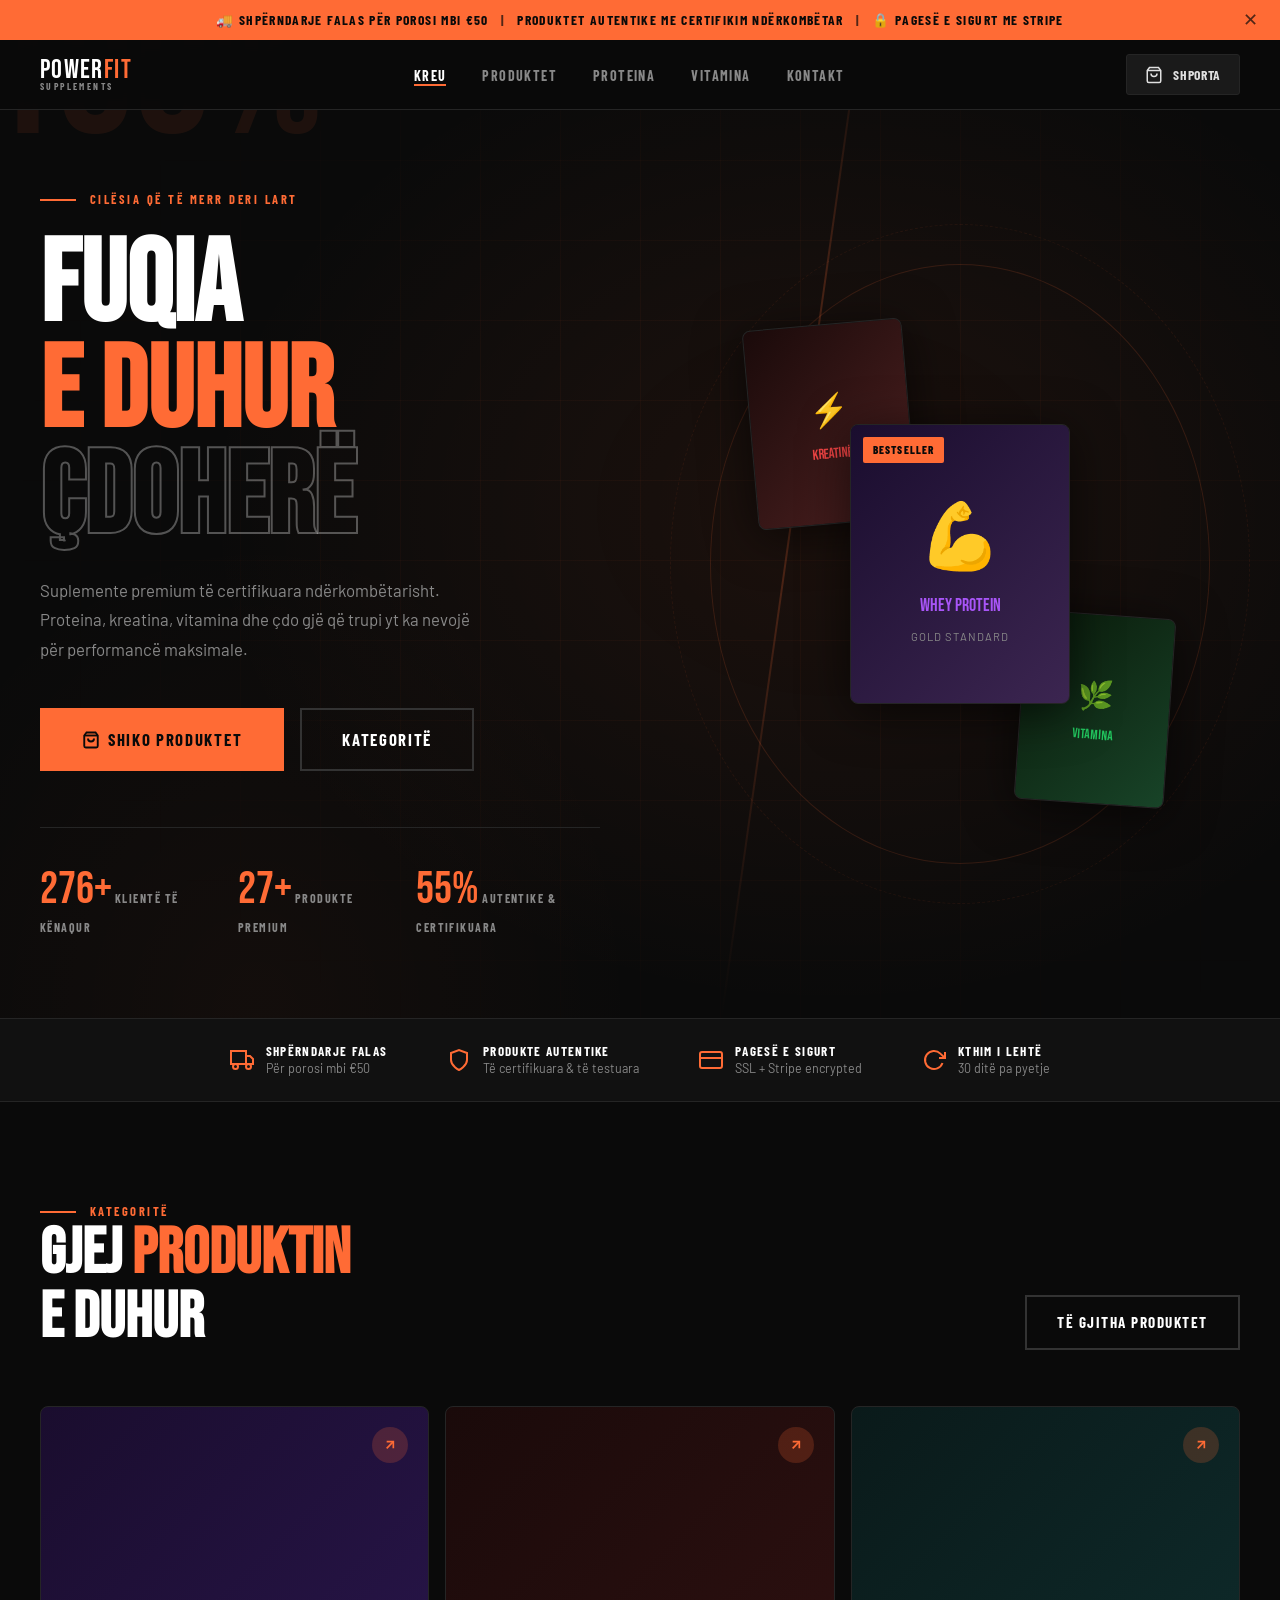
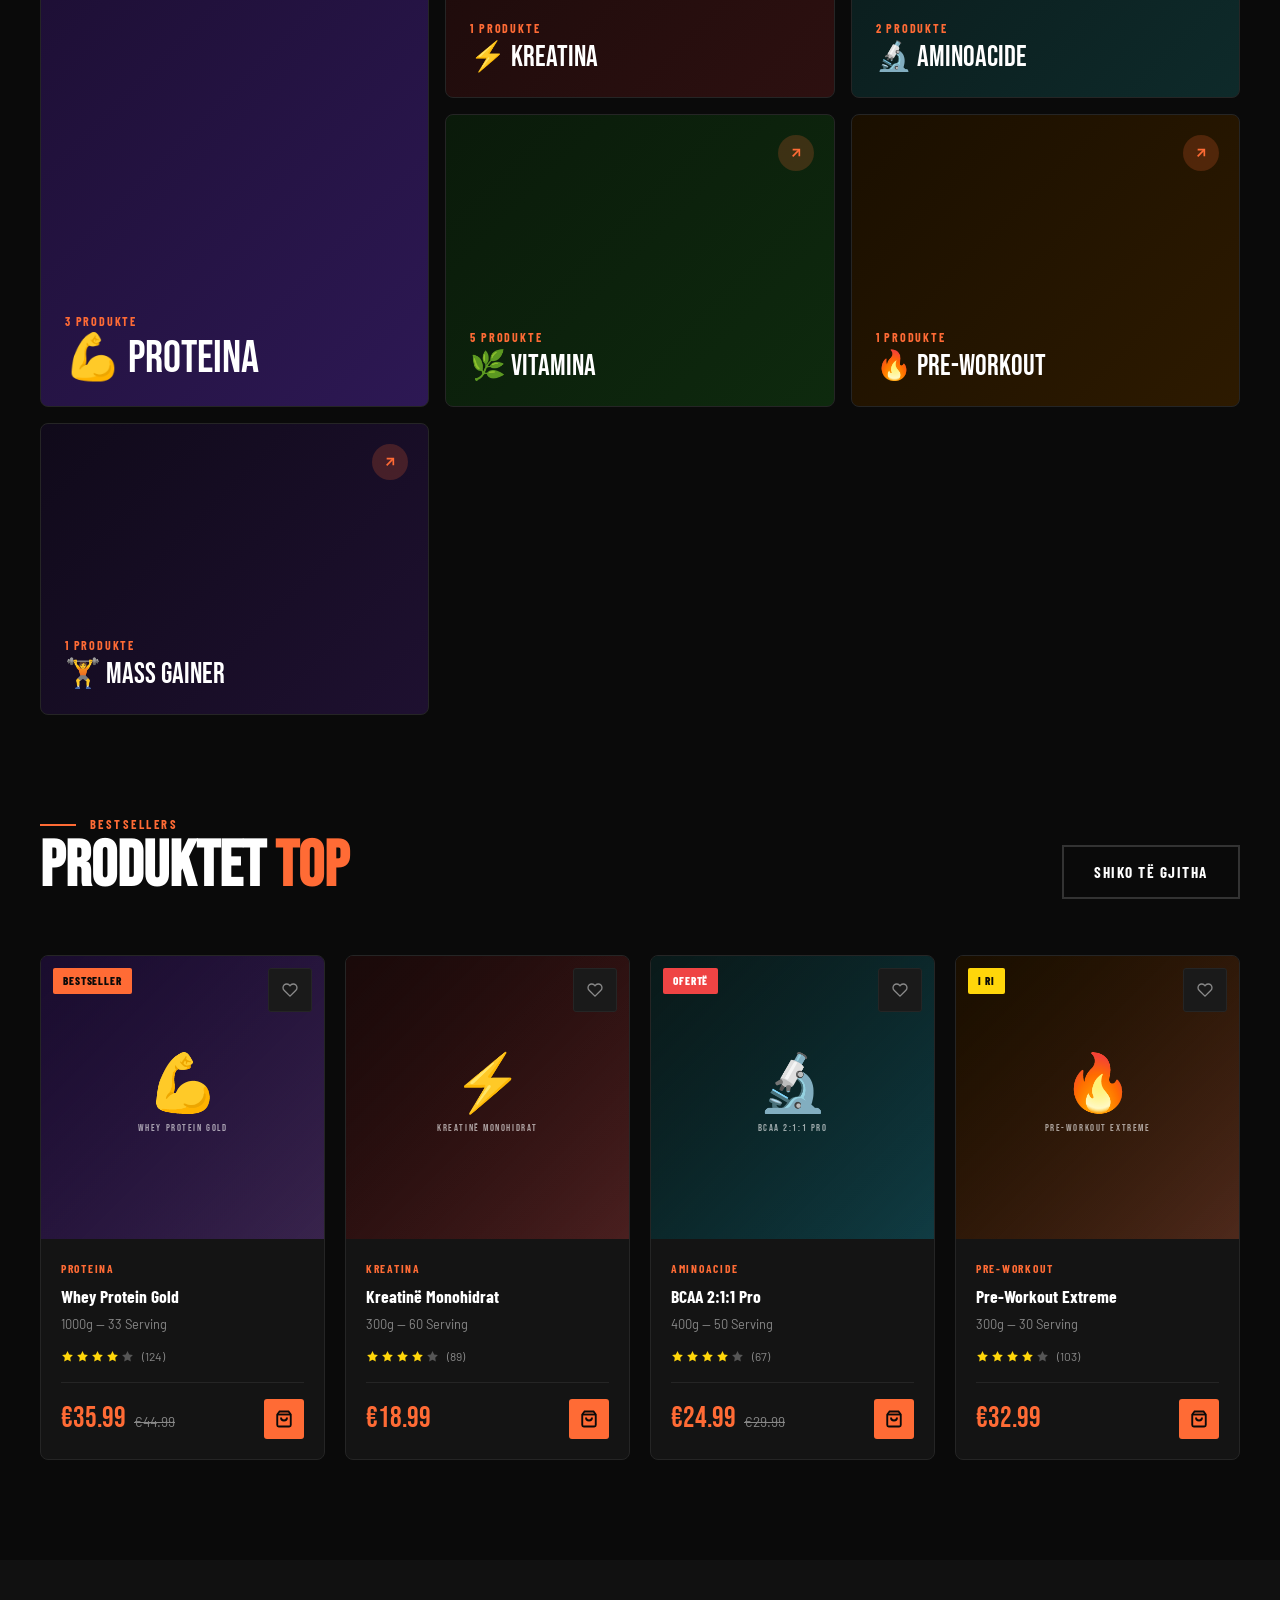
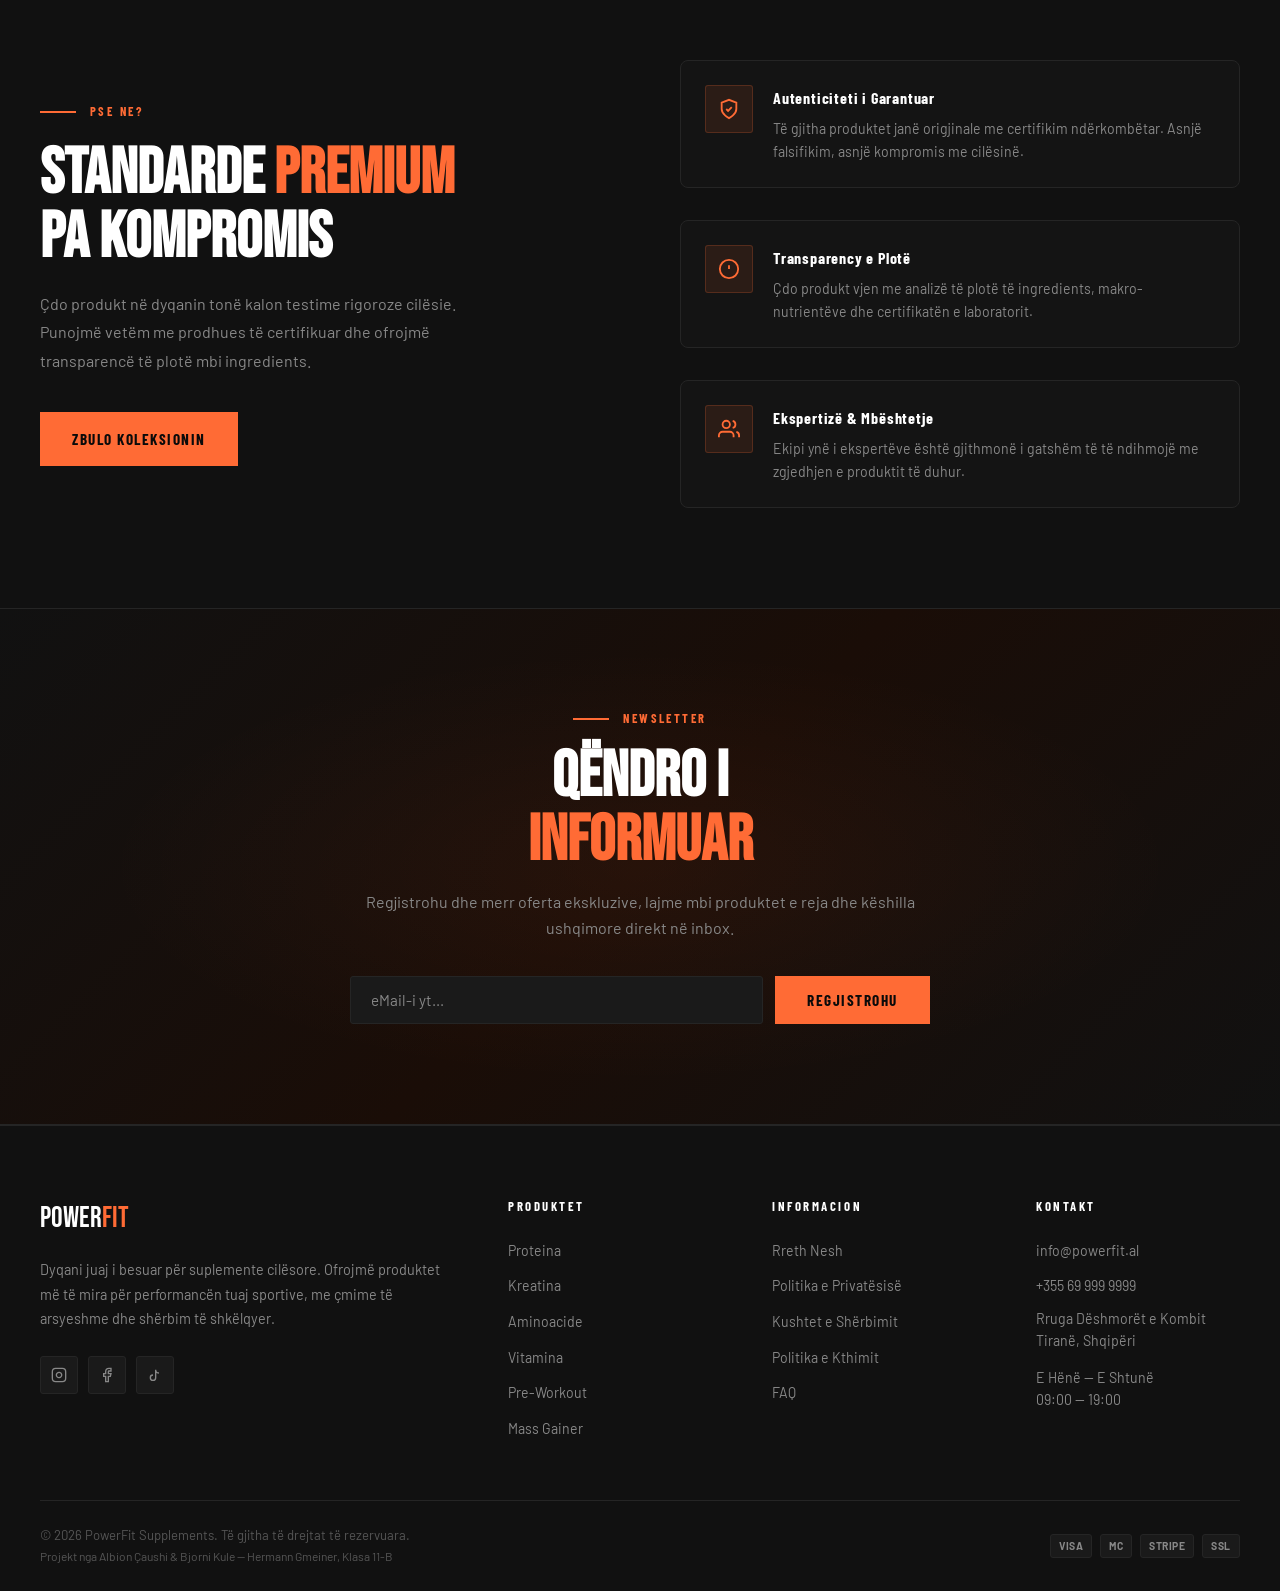
==== commit dba4c63b: "Shto newsletter PHP endpoint dhe ruajtje ne DB" ====
--- a/index.html
+++ b/index.html
@@ -375,11 +375,32 @@
     setTimeout(() => initScrollAnimations(), 100);
   }
 
-  function handleNewsletter(e) {
+  async function handleNewsletter(e) {
     e.preventDefault();
     const input = e.target.querySelector('input');
-    showToast('Faleminderit!', 'U regjistruat me sukses në newsletter.', '📧');
+    const email = input.value.trim();
+    const btn = e.target.querySelector('button');
+    btn.disabled = true;
+
+    const onServer = location.protocol === 'http:' || location.protocol === 'https:';
+    if (onServer) {
+      try {
+        const res = await fetch('php/newsletter.php', {
+          method: 'POST',
+          headers: { 'Content-Type': 'application/json' },
+          body: JSON.stringify({ email })
+        });
+        const data = await res.json();
+        showToast(data.message || 'Faleminderit!', email, '📧');
+      } catch(err) {
+        showToast('Faleminderit!', 'U regjistruat me sukses.', '📧');
+      }
+    } else {
+      showToast('Faleminderit!', 'Hap me XAMPP për ruajtje në DB.', '📧');
+    }
+
     input.value = '';
+    btn.disabled = false;
   }
 </script>
 </body>
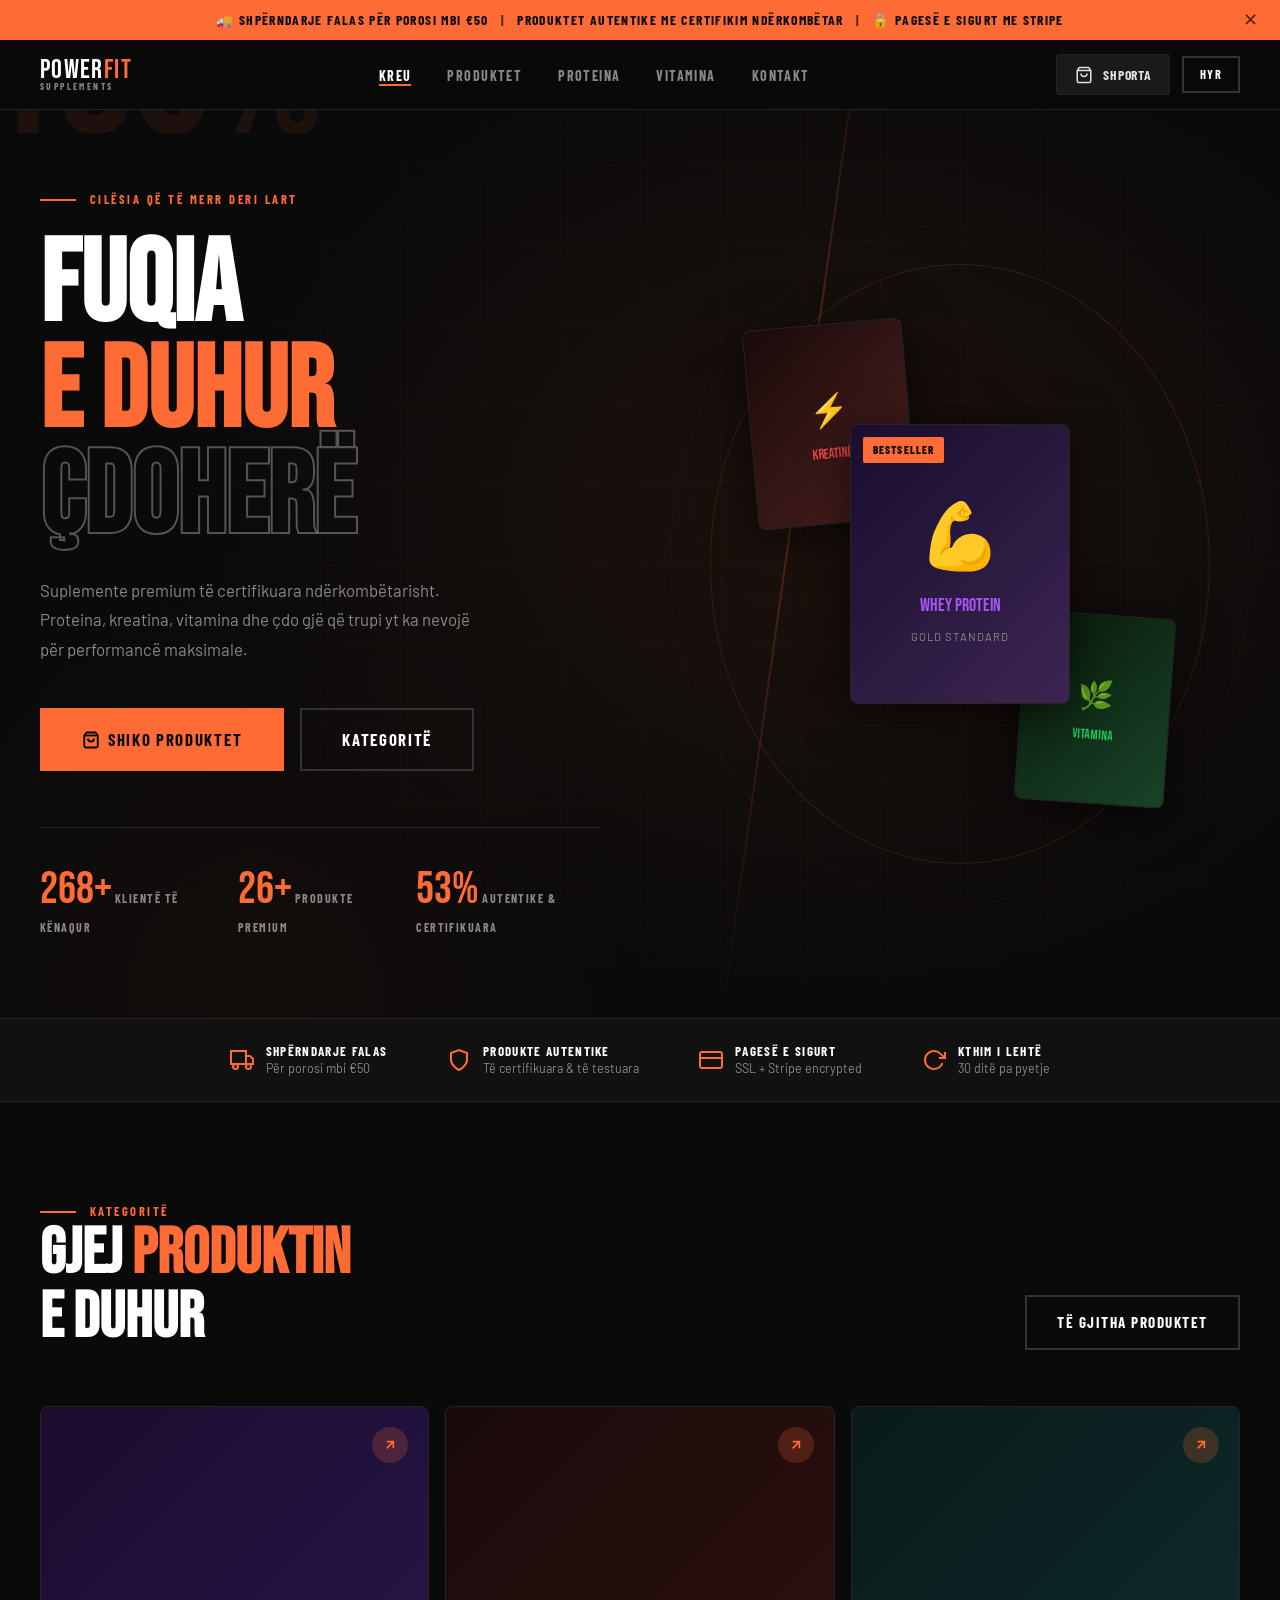
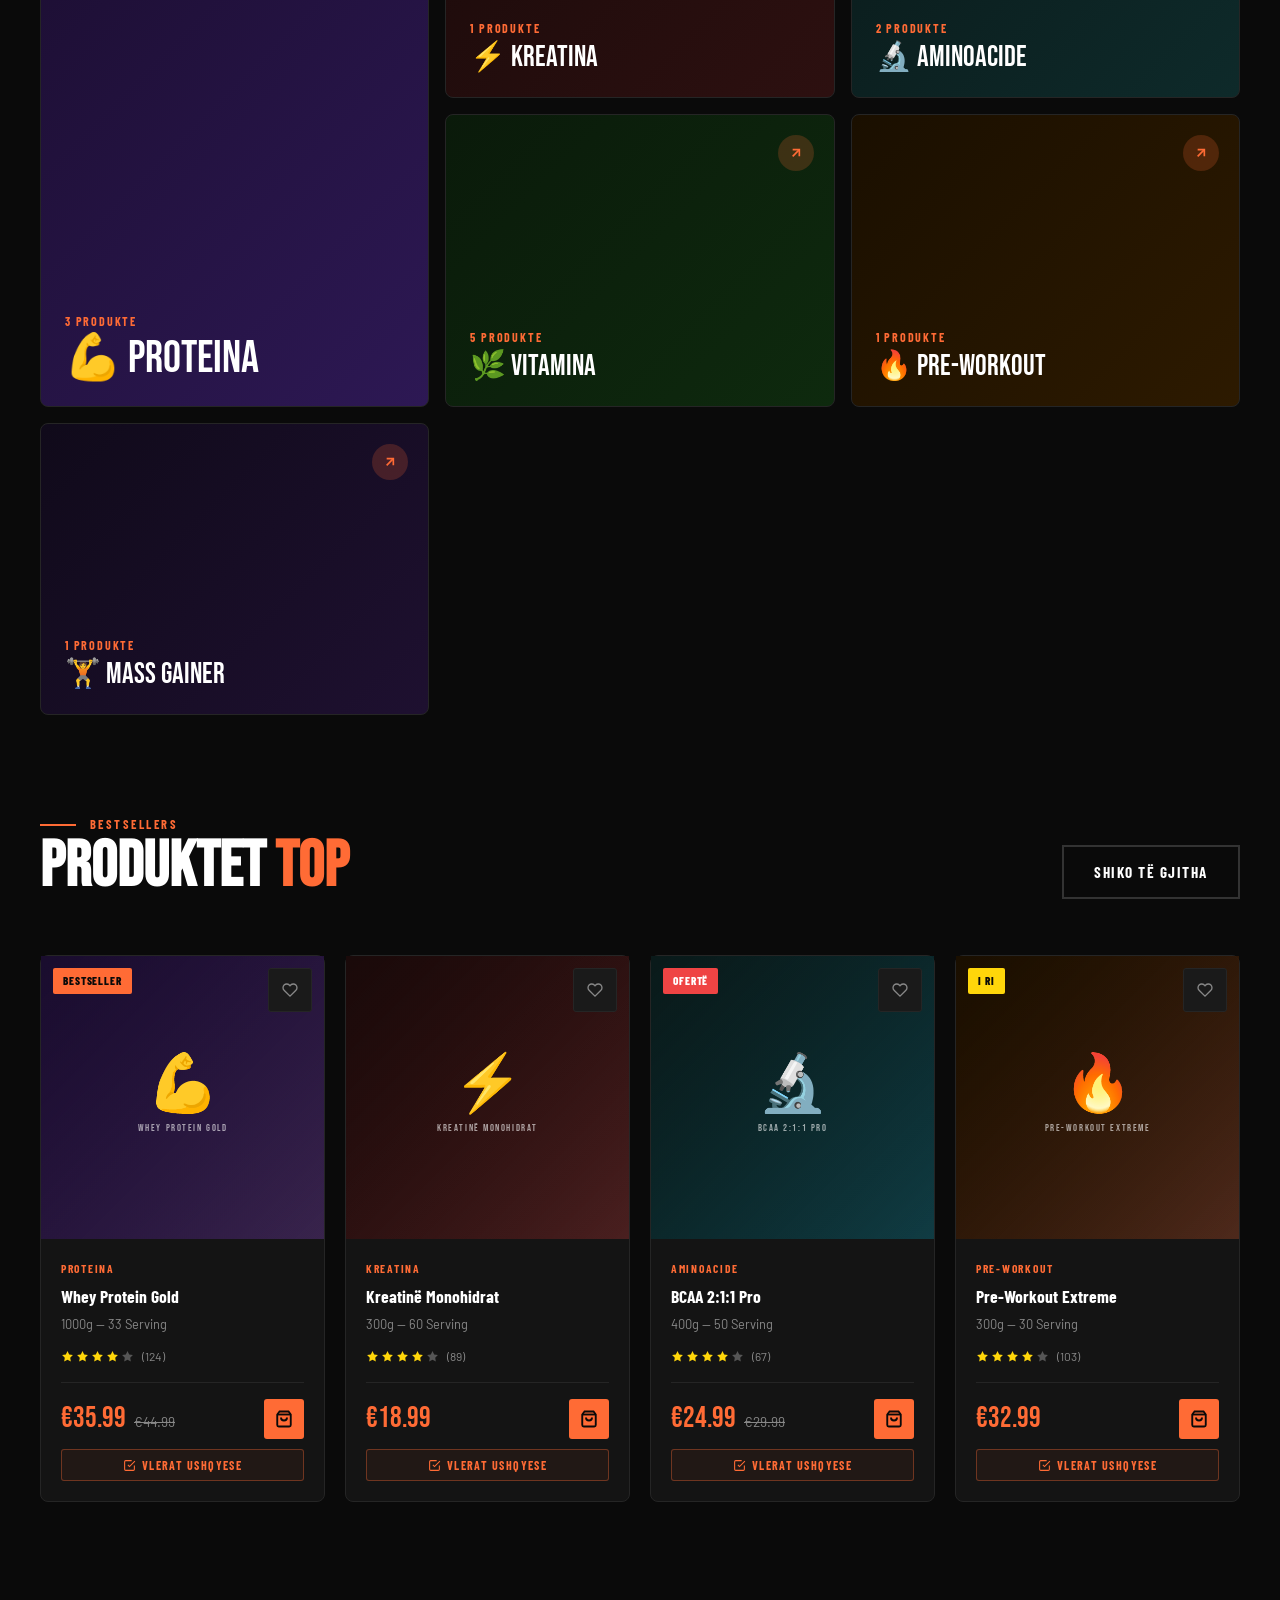
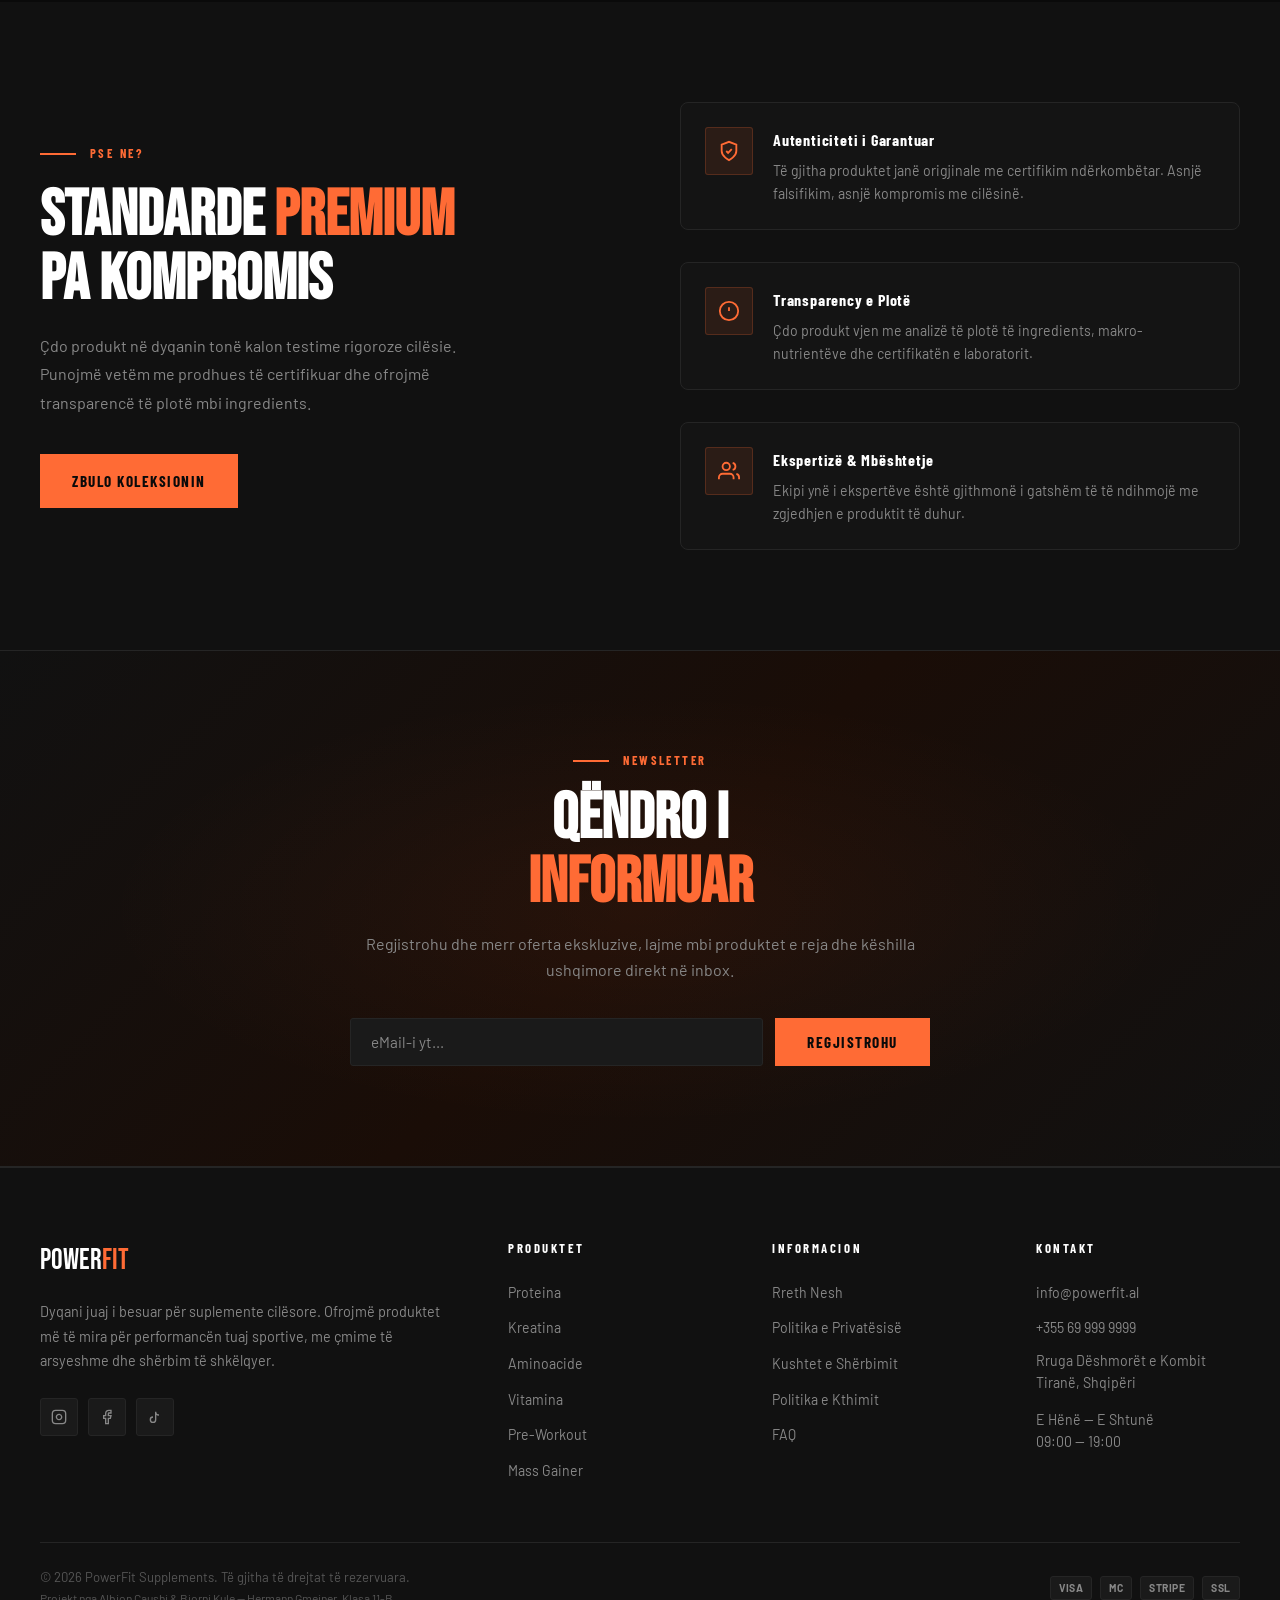
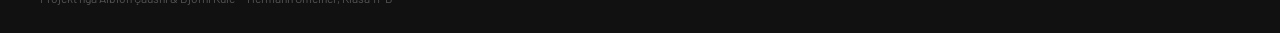
==== commit 85961894: "Shto autentikim, dashboard dhe integrimin e Open Food Facts API - login.html / dashboard.html: faqe " ====
--- a/index.html
+++ b/index.html
@@ -40,6 +40,7 @@
         Shporta
         <span class="cart-count" style="display:none">0</span>
       </a>
+      <div class="nav-auth" id="nav-auth"></div>
       <button class="hamburger" aria-label="Menu" aria-expanded="false" aria-controls="mobile-menu">
         <span></span><span></span><span></span>
       </button>
@@ -56,6 +57,7 @@
     <a href="products.html?cat=vitamina">Vitamina</a>
     <a href="cart.html">Shporta</a>
     <a href="#kontakt">Kontakt</a>
+    <a href="login.html" id="mobile-auth-link">Hyr / Regjistrohu</a>
   </div>
   <a href="cart.html" class="btn btn-primary btn-full">Shko te Shporta</a>
 </nav>
@@ -338,6 +340,8 @@
 
 <script src="js/products-data.js"></script>
 <script src="js/cart.js"></script>
+<script src="js/auth.js"></script>
+<script src="js/nutrition.js"></script>
 <script>
   /* Render categories */
   const categoriesGrid = document.getElementById('categories-grid');
--- a/css/style.css
+++ b/css/style.css
@@ -220,6 +220,43 @@
   background:var(--text); border-radius:2px; transition:var(--t);
 }
 
+/* ===== AUTH NAV ===== */
+.nav-auth { display:flex; align-items:center; }
+.btn-sm { padding:7px 16px; font-size:0.78rem; }
+.auth-user {
+  position:relative; display:flex; align-items:center; gap:8px;
+  cursor:pointer; padding:6px 12px 6px 8px;
+  border-radius:var(--radius); border:1px solid var(--border);
+  background:var(--bg-3); transition:var(--t); user-select:none;
+}
+.auth-user:hover { border-color:var(--orange); }
+.auth-avatar {
+  width:28px; height:28px; border-radius:50%;
+  background:var(--orange); color:var(--bg);
+  font-size:0.78rem; font-weight:800; font-family:var(--font-condensed);
+  display:flex; align-items:center; justify-content:center; letter-spacing:0;
+}
+.auth-name {
+  font-size:0.85rem; font-weight:600;
+  max-width:80px; overflow:hidden; text-overflow:ellipsis; white-space:nowrap;
+}
+.auth-dropdown {
+  position:absolute; top:calc(100% + 8px); right:0; min-width:200px;
+  background:var(--card); border:1px solid var(--border);
+  border-radius:var(--radius-lg); box-shadow:var(--shadow-lg);
+  overflow:hidden; opacity:0; pointer-events:none;
+  transform:translateY(-8px); transition:opacity 0.2s, transform 0.2s; z-index:200;
+}
+.auth-dropdown.open { opacity:1; pointer-events:all; transform:translateY(0); }
+.auth-dropdown-user { padding:14px 16px; border-bottom:1px solid var(--border); }
+.auth-dropdown-name { font-size:0.9rem; font-weight:700; color:var(--white); margin-bottom:2px; }
+.auth-dropdown-email { font-size:0.78rem; color:var(--muted); }
+.auth-dropdown-item {
+  display:flex; align-items:center; gap:10px;
+  padding:12px 16px; font-size:0.88rem; color:var(--text); transition:var(--t);
+}
+.auth-dropdown-item:hover { background:var(--bg-3); color:var(--danger); }
+
 /* ===== HERO ===== */
 .hero {
   position:relative; min-height:100vh;
@@ -425,7 +462,7 @@
 }
 .product-card {
   background:var(--card); border:1px solid var(--border);
-  border-radius:var(--radius-lg); overflow:hidden;
+  border-radius:var(--radius-lg);
   display:flex; flex-direction:column;
   transition:var(--t); position:relative;
 }
@@ -499,7 +536,7 @@
 .rating-count { font-size:0.75rem; color:var(--muted); }
 .product-footer {
   display:flex; align-items:center; justify-content:space-between;
-  margin-top:auto; padding-top:16px; border-top:1px solid var(--border);
+  padding-top:16px; border-top:1px solid var(--border);
 }
 .product-price { display:flex; align-items:baseline; gap:8px; }
 .price-main {
@@ -594,6 +631,92 @@
 }
 .newsletter-input:focus { border-color:var(--orange); }
 .newsletter-input::placeholder { color:var(--muted); }
+
+/* ===== NUTRITION BUTTON ===== */
+.btn-nutrition {
+  width:100%; margin-top:10px;
+  display:flex; align-items:center; justify-content:center; gap:6px;
+  padding:8px; background:rgba(255,107,53,0.06);
+  border:1px solid rgba(255,107,53,0.35); border-radius:var(--radius);
+  font-family:var(--font-condensed); font-size:0.75rem; font-weight:700;
+  letter-spacing:0.12em; text-transform:uppercase;
+  color:var(--orange); cursor:pointer; transition:var(--t);
+}
+.btn-nutrition:hover { background:rgba(255,107,53,0.15); border-color:var(--orange); }
+
+/* ===== NUTRITION MODAL ===== */
+.nutr-overlay {
+  position:fixed; inset:0; z-index:1000;
+  background:rgba(0,0,0,0.75); backdrop-filter:blur(6px);
+  display:flex; align-items:center; justify-content:center; padding:20px;
+  opacity:0; pointer-events:none; transition:opacity 0.25s;
+}
+.nutr-overlay.open { opacity:1; pointer-events:all; }
+.nutr-card {
+  background:var(--card); border:1px solid var(--border);
+  border-radius:var(--radius-lg); padding:32px;
+  width:100%; max-width:440px; max-height:90vh; overflow-y:auto;
+  position:relative;
+  transform:translateY(20px); transition:transform 0.25s;
+}
+.nutr-overlay.open .nutr-card { transform:translateY(0); }
+.nutr-close {
+  position:absolute; top:16px; right:16px;
+  background:var(--bg-3); border:1px solid var(--border);
+  border-radius:var(--radius); width:32px; height:32px;
+  display:flex; align-items:center; justify-content:center;
+  cursor:pointer; color:var(--muted); transition:var(--t);
+}
+.nutr-close:hover { border-color:var(--danger); color:var(--danger); }
+.nutr-header {
+  display:flex; align-items:center; gap:14px; margin-bottom:24px;
+}
+.nutr-emoji { font-size:2.4rem; flex-shrink:0; }
+.nutr-title {
+  font-family:var(--font-condensed); font-size:1.15rem;
+  font-weight:700; color:var(--white); line-height:1.2;
+}
+.nutr-brand { font-size:0.78rem; color:var(--muted); margin-top:3px; }
+.nutr-source { font-size:0.7rem; color:var(--muted-2); margin-top:2px; }
+.nutr-grade {
+  margin-left:auto; flex-shrink:0;
+  width:36px; height:36px; border-radius:50%;
+  display:flex; align-items:center; justify-content:center;
+  font-family:var(--font-display); font-size:1.1rem; color:#fff;
+}
+.nutr-per {
+  font-family:var(--font-condensed); font-size:0.72rem;
+  font-weight:700; letter-spacing:0.15em; text-transform:uppercase;
+  color:var(--orange); margin-bottom:10px;
+}
+.nutr-table { width:100%; border-collapse:collapse; }
+.nutr-table td {
+  padding:8px 0; font-size:0.88rem;
+  border-bottom:1px solid var(--border);
+}
+.nutr-table tr:last-child td { border-bottom:none; }
+.nutr-table td:first-child { color:var(--muted); }
+.nutr-table td:last-child { text-align:right; color:var(--text); }
+.nutr-table td:last-child strong { color:var(--white); }
+.nutr-disclaimer {
+  margin-top:16px; font-size:0.72rem; color:var(--muted-2);
+  line-height:1.5; border-top:1px solid var(--border); padding-top:12px;
+}
+.nutr-loading {
+  display:flex; flex-direction:column; align-items:center;
+  gap:16px; padding:40px 0; color:var(--muted); font-size:0.88rem;
+}
+.nutr-spinner {
+  width:32px; height:32px; border:3px solid var(--border);
+  border-top-color:var(--orange); border-radius:50%;
+  animation:spin 0.8s linear infinite;
+}
+@keyframes spin { to { transform:rotate(360deg); } }
+.nutr-error {
+  display:flex; flex-direction:column; align-items:center;
+  gap:12px; padding:40px 0; color:var(--muted);
+  font-size:0.88rem; text-align:center;
+}
 
 /* ===== FOOTER ===== */
 footer {
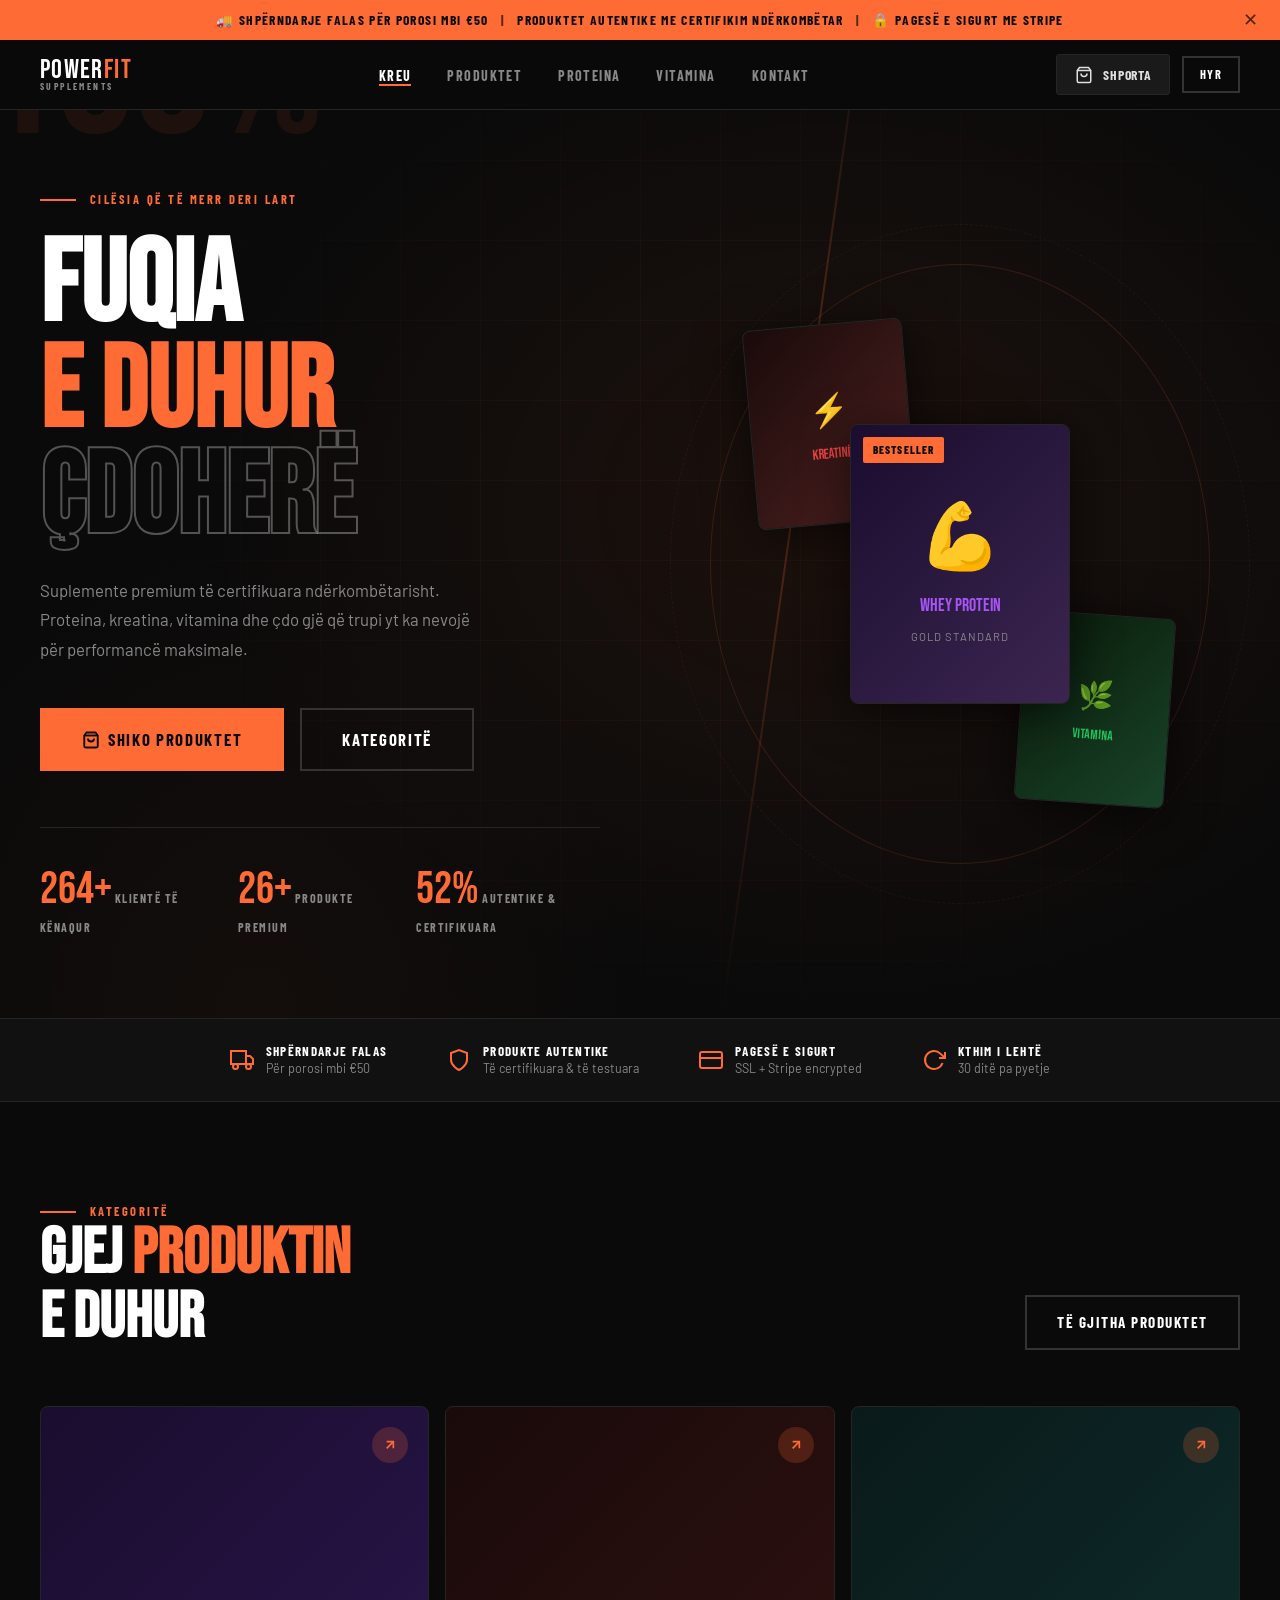
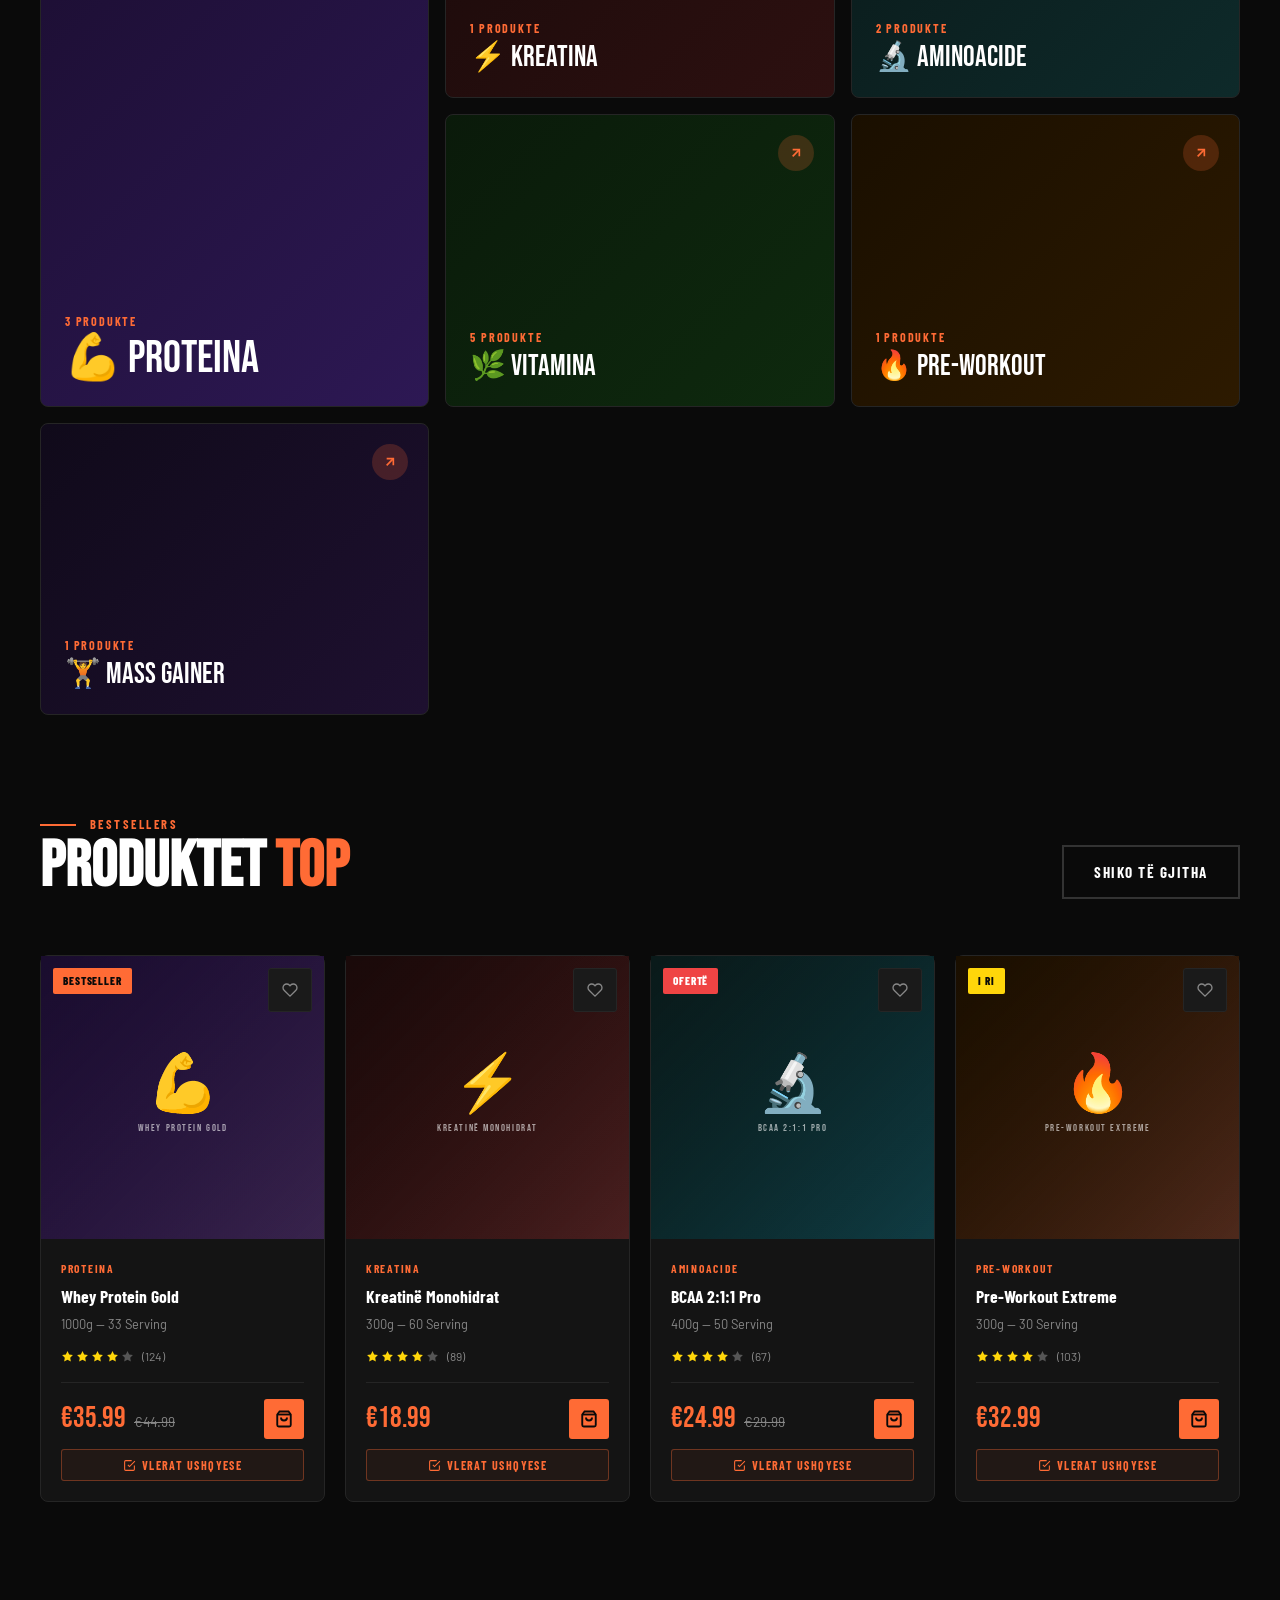
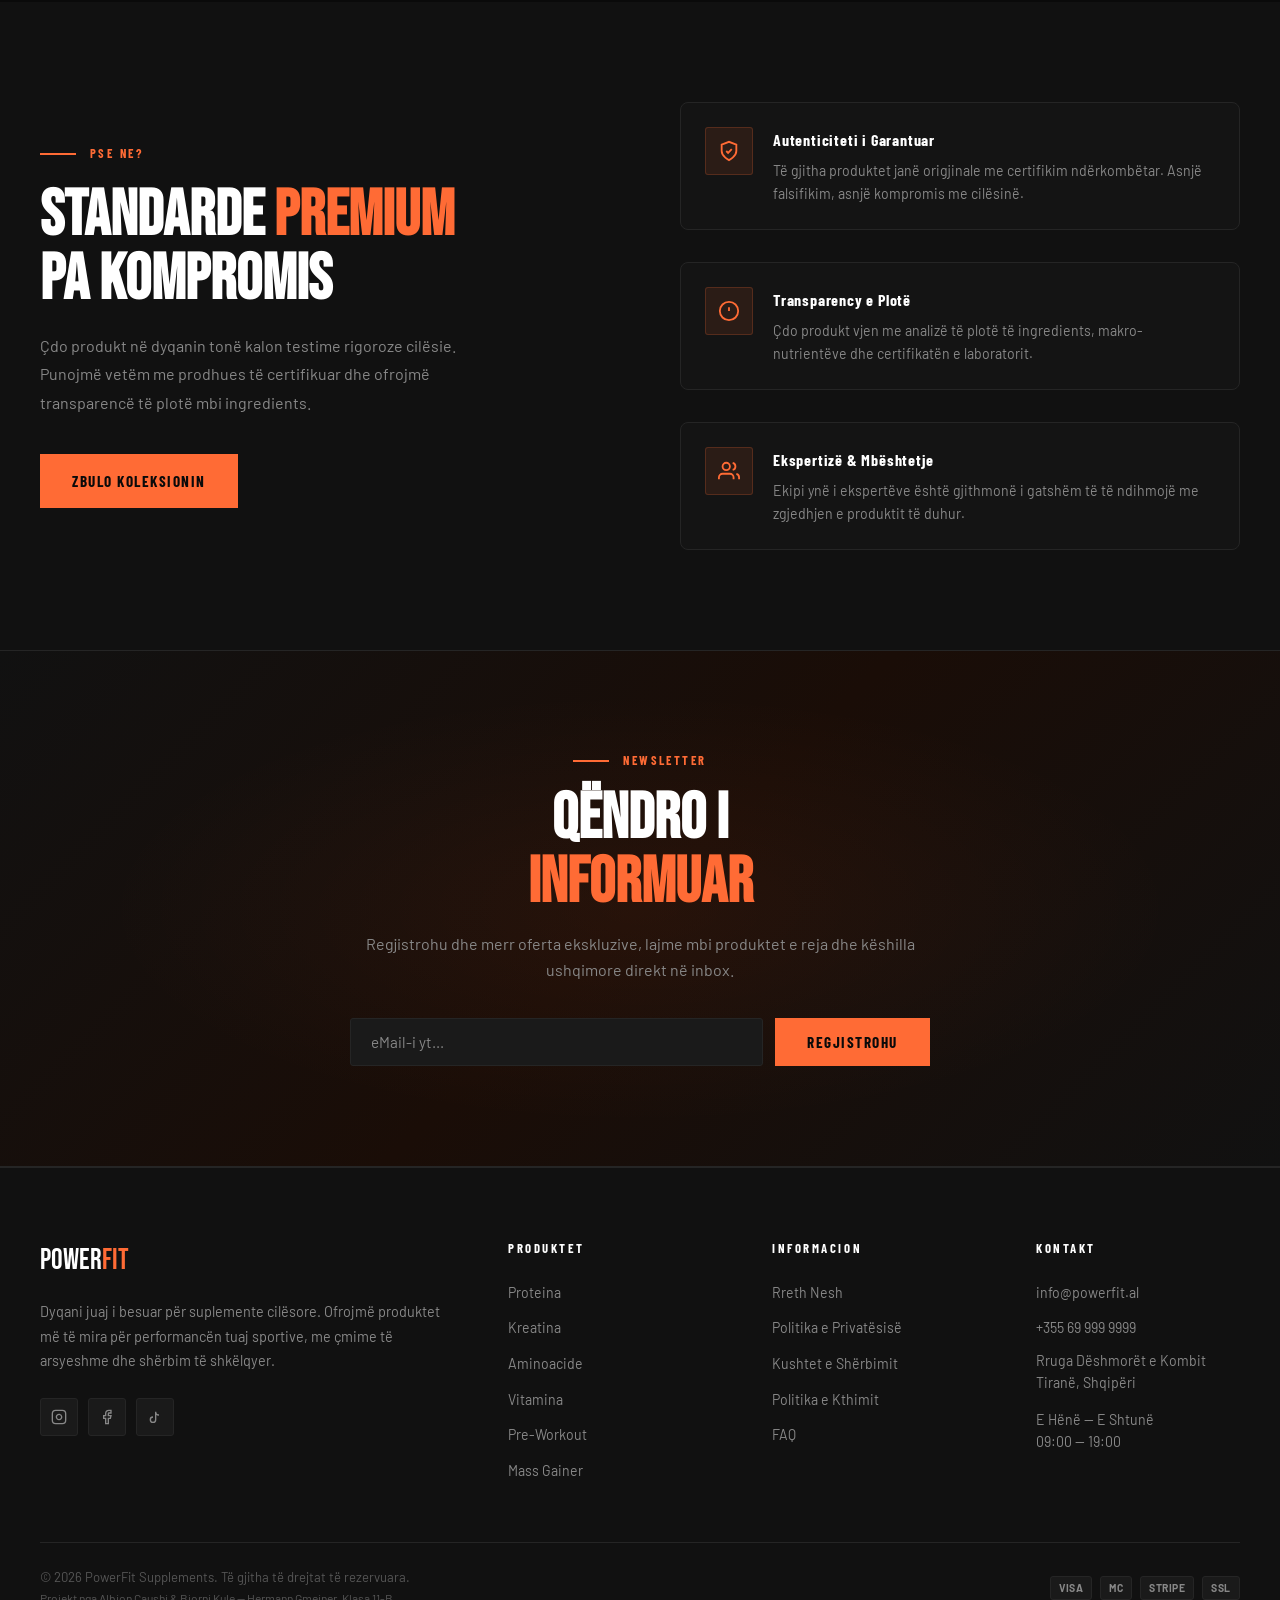
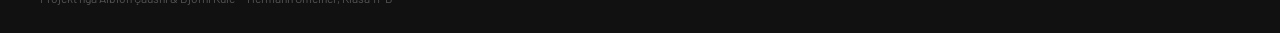
==== commit b32edd29: "Shto Stripe Composer, imazhe produktesh dhe perditesim skedaresh - Shto php/composer.json per stripe" ====
--- a/index.html
+++ b/index.html
@@ -338,10 +338,10 @@
   </div>
 </footer>
 
-<script src="js/products-data.js"></script>
-<script src="js/cart.js"></script>
-<script src="js/auth.js"></script>
-<script src="js/nutrition.js"></script>
+<script src="js/products-data.js?v=4"></script>
+<script src="js/cart.js?v=3"></script>
+<script src="js/auth.js?v=3"></script>
+<script src="js/nutrition.js?v=4"></script>
 <script>
   /* Render categories */
   const categoriesGrid = document.getElementById('categories-grid');
